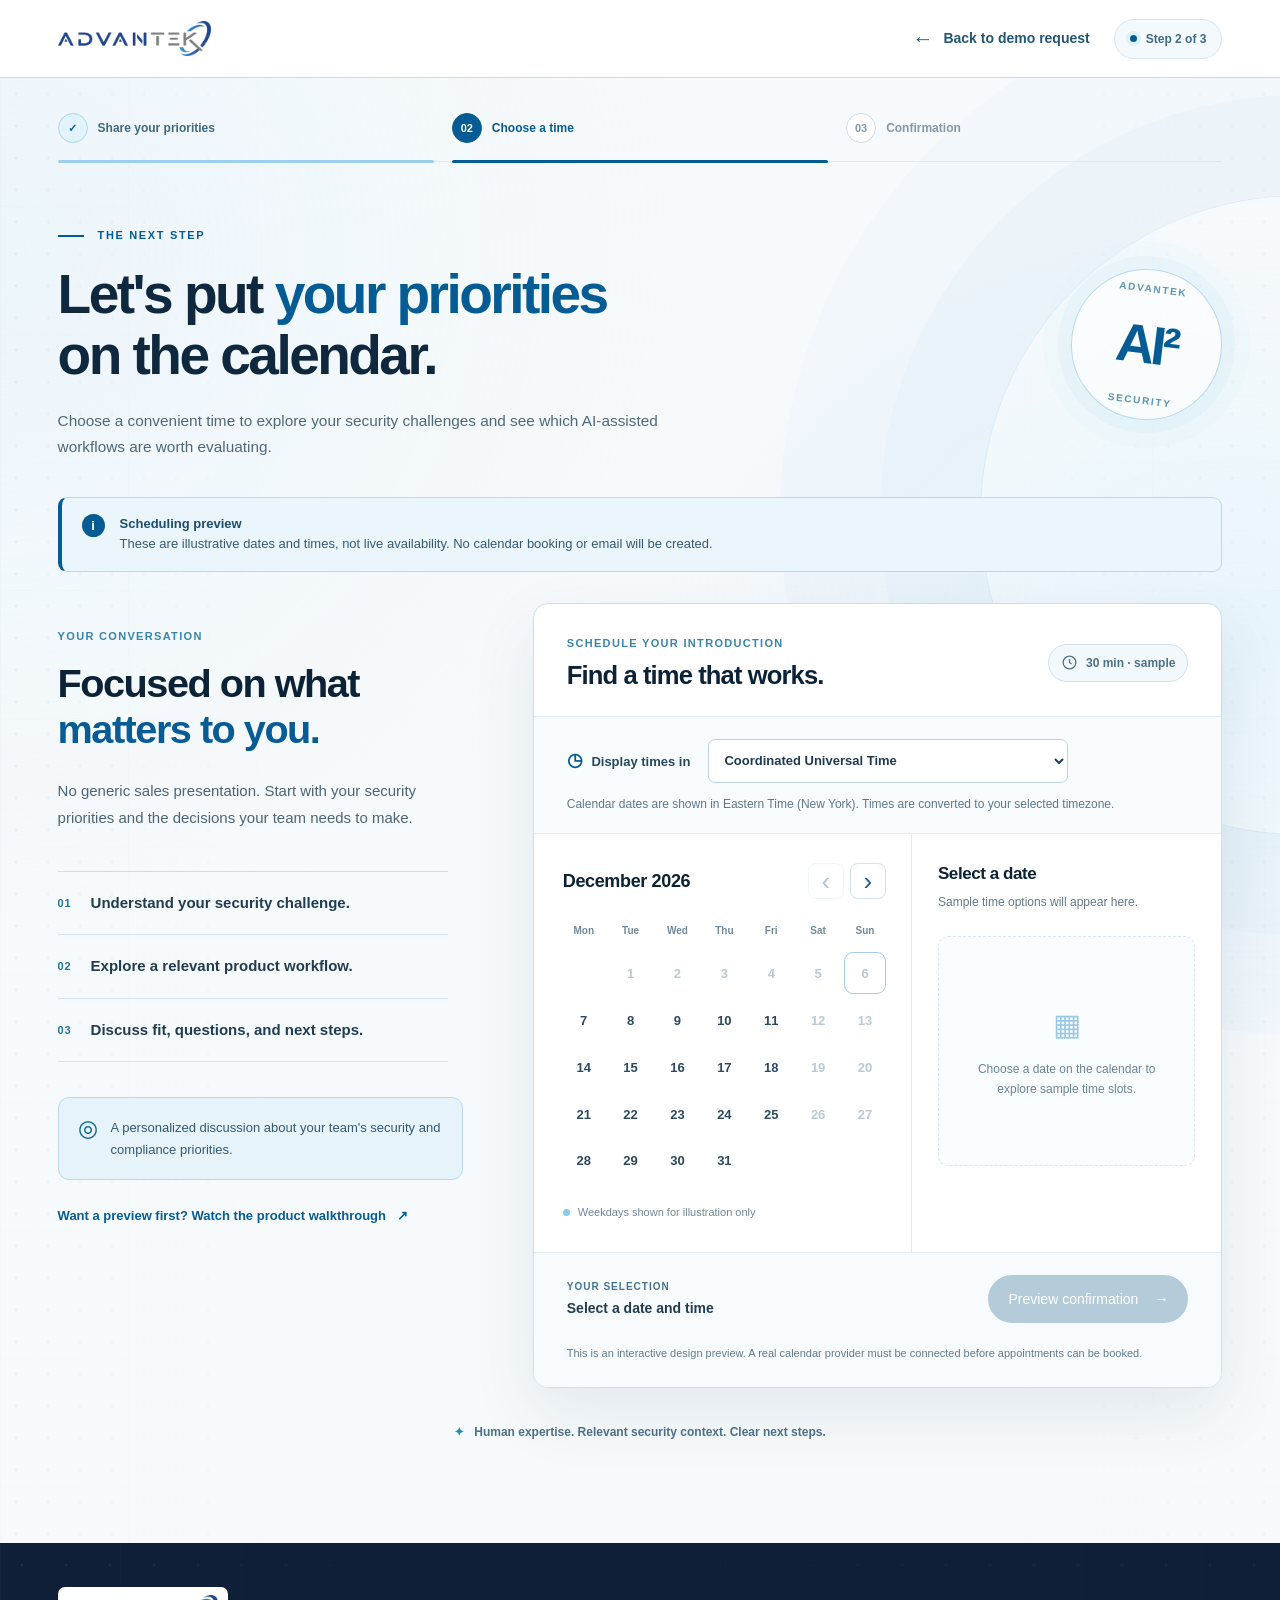
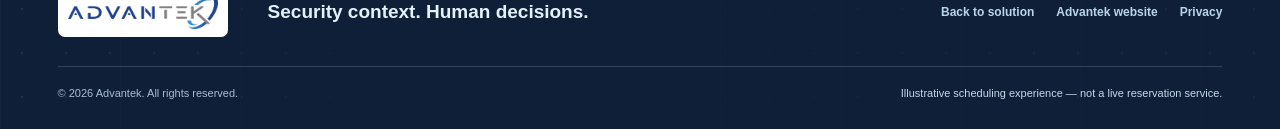
==== schedule/index.html @ ca2a2296 "Publish Advantek cybersecurity AI three-step demo funnel" ====
<!doctype html>
<html lang="en">
<head>
  <meta charset="utf-8">
  <meta name="viewport" content="width=device-width,initial-scale=1">
  <meta name="theme-color" content="#055c95">
  <meta name="description" content="Choose a time to explore Advantek's AI-assisted cybersecurity solution with our team. Scheduling preview only.">
  <title>Schedule an Advantek Cybersecurity AI Demo | Advantek</title>
  <link rel="preconnect" href="https://advantekcorp.com">
  <link rel="stylesheet" href="https://advantekcorp.com/wp-content/uploads/elementor/google-fonts/css/quicksand.css?ver=1742470431">
  <link rel="stylesheet" href="https://advantekcorp.com/wp-content/uploads/elementor/google-fonts/css/mulish.css?ver=1742470461">
  <link rel="stylesheet" href="../styles.css?v=advantek-booking-v4">
  <link rel="stylesheet" href="../booking.css?v=advantek-booking-v4">
  <script src="../booking.js?v=advantek-booking-v4" defer></script>
</head>
<body class="booking-page" data-booking-page="schedule">
  <a class="skip-link" href="#main-content">Skip to content</a>
  <header class="masthead booking-masthead" id="page-top">
    <div class="shell header-inner booking-header-inner">
      <a class="brand-link" href="../" aria-label="Advantek Cybersecurity AI home">
        <img src="../assets/advantek-logo.png" width="768" height="174" alt="Advantek" class="brand-logo">
      </a>
      <nav class="booking-nav" aria-label="Scheduling navigation">
        <a class="booking-back" href="../#demo"><span aria-hidden="true">←</span> Back to demo request</a>
        <span class="booking-step-status"><span class="booking-status-dot"></span> Step 2 of 3</span>
      </nav>
    </div>
  </header>

  <main id="main-content" class="booking-main">
    <section class="booking-stage shell" aria-labelledby="booking-title">
      <ol class="journey" aria-label="Demo request progress">
        <li class="journey-complete"><span class="journey-number" aria-hidden="true">✓</span><span>Share your priorities</span></li>
        <li class="journey-current" aria-current="step"><span class="journey-number">02</span><span>Choose a time</span></li>
        <li><span class="journey-number">03</span><span>Confirmation</span></li>
      </ol>
      <div class="booking-intro">
        <div>
          <p class="eyebrow"><span class="eyebrow-rule"></span> THE NEXT STEP</p>
          <h1 id="booking-title">Let's put <em>your priorities</em><br>on the calendar.</h1>
          <p class="booking-lede">Choose a convenient time to explore your security challenges and see which AI-assisted workflows are worth evaluating.</p>
        </div>
        <div class="booking-intro-stamp" aria-hidden="true">
          <span>ADVANTEK</span><strong>AI²</strong><span>SECURITY</span>
        </div>
      </div>

      <div class="booking-preview-alert" role="note">
        <span class="booking-alert-icon" aria-hidden="true">i</span>
        <div><strong>Scheduling preview</strong><span>These are illustrative dates and times, not live availability. No calendar booking or email will be created.</span></div>
      </div>

      <div class="booking-layout">
        <aside class="booking-aside" aria-label="What to expect">
          <div class="booking-aside-head">
            <span class="booking-aside-kicker">YOUR CONVERSATION</span>
            <h2>Focused on what <em>matters to you.</em></h2>
            <p>No generic sales presentation. Start with your security priorities and the decisions your team needs to make.</p>
          </div>
          <div class="booking-agenda" aria-label="Suggested demo agenda">
            <div><span>01</span><p>Understand your security challenge.</p></div>
            <div><span>02</span><p>Explore a relevant product workflow.</p></div>
            <div><span>03</span><p>Discuss fit, questions, and next steps.</p></div>
          </div>
          <div class="booking-context-note">
            <span class="booking-context-icon" aria-hidden="true">◎</span>
            <p id="booking-context-copy">A personalized discussion about your team's security and compliance priorities.</p>
          </div>
          <a href="../#video-walkthrough" class="booking-watch-link">Want a preview first? Watch the product walkthrough <span aria-hidden="true">↗</span></a>
        </aside>

        <section class="calendar-panel" aria-label="Choose a sample date and time">
          <div class="calendar-panel-header">
            <div><span class="calendar-kicker">SCHEDULE YOUR INTRODUCTION</span><h2>Find a time that works.</h2></div>
            <span class="calendar-duration"><svg width="17" height="17" viewBox="0 0 24 24" aria-hidden="true" fill="none" stroke="currentColor" stroke-width="1.8"><circle cx="12" cy="12" r="9"></circle><path d="M12 7v5l3 2"></path></svg> 30 min · sample</span>
          </div>
          <div class="calendar-timezone">
            <label for="booking-timezone"><span aria-hidden="true">◷</span> Display times in</label>
            <select id="booking-timezone" aria-describedby="booking-timezone-note"></select>
            <p id="booking-timezone-note">Calendar dates are shown in Eastern Time (New York). Times are converted to your selected timezone.</p>
          </div>
          <div class="calendar-content">
            <div class="calendar-date-column">
              <div class="calendar-month-bar">
                <h3 id="calendar-month" aria-live="polite">Choose a date</h3>
                <div class="calendar-month-actions">
                  <button type="button" class="calendar-month-button" id="calendar-prev" aria-label="Previous month">‹</button>
                  <button type="button" class="calendar-month-button" id="calendar-next" aria-label="Next month">›</button>
                </div>
              </div>
              <div class="calendar-weekdays" aria-hidden="true"><span>Mon</span><span>Tue</span><span>Wed</span><span>Thu</span><span>Fri</span><span>Sat</span><span>Sun</span></div>
              <div class="calendar-days" id="calendar-days" role="group" aria-label="Choose a date in Eastern Time"></div>
              <div class="calendar-day-note"><span aria-hidden="true" class="day-note-dot"></span> Weekdays shown for illustration only</div>
            </div>
            <div class="calendar-times-column">
              <div class="calendar-times-title"><h3 id="selected-day-label">Select a date</h3><p id="selected-day-helper">Available sample time options will appear here.</p></div>
              <div class="calendar-times" id="calendar-times" role="group" aria-label="Sample appointment times">
                <div class="calendar-empty"><span aria-hidden="true">▦</span><p>Choose a date on the calendar to explore the available sample time slots.</p></div>
              </div>
            </div>
          </div>
          <div class="calendar-checkout">
            <div class="calendar-selection"><span>YOUR SELECTION</span><strong id="booking-selection">Select a date and time</strong></div>
            <button class="button button-primary calendar-confirm" id="booking-continue" type="button" disabled>Preview confirmation <span aria-hidden="true">→</span></button>
          </div>
          <p class="calendar-footnote" id="booking-status" aria-live="polite">This is an interactive design preview. A real calendar provider must be connected before appointments can be booked.</p>
        </section>
      </div>
      <p class="booking-lower-note"><span aria-hidden="true">✦</span> Human expertise. Relevant security context. Clear next steps.</p>
    </section>
  </main>

  <footer class="booking-footer" aria-label="Advantek footer">
    <div class="shell booking-footer-main"><a href="../"><img src="../assets/advantek-logo.png" width="768" height="174" alt="Advantek"></a><span>Security context. Human decisions.</span><nav aria-label="Footer links"><a href="../">Back to solution</a><a href="https://advantekcorp.com/">Advantek website</a><a href="https://advantekcorp.com/privacy-policy/">Privacy</a></nav></div>
    <div class="shell booking-footer-bottom">© 2026 Advantek. All rights reserved. <span>Illustrative scheduling experience — not a live reservation service.</span></div>
  </footer>
</body>
</html>
---- styles.css ----
/* Advantek Cybersecurity AI — deliberately compact, single-pass design system. */
:root {
  --navy: #081628;
  --navy-2: #0e2439;
  --navy-3: #133450;
  --ink: #35352B;
  --muted: #5f6873;
  --blue: #055c95;
  --blue-hover: #044b7d;
  --sky: #96cff2;
  --line: #D3D3D3;
  --paper: #f5f7fa;
  --ice: #C5E3F6;
  --white: #fff;
  --font-head: Quicksand, sans-serif;
  --font-body: Mulish, sans-serif;
  --ease: cubic-bezier(.2,.65,.25,1);
}
*, *::before, *::after { box-sizing: border-box; }
html { scroll-padding-top: 6rem; }
body { margin: 0; min-width: 320px; color: var(--ink); background: var(--white); font-family: var(--font-body); font-size: 15px; line-height: 1.5; -webkit-font-smoothing: antialiased; }
body::before {
  content: "";
  position: fixed;
  inset: 0;
  z-index: -2;
  pointer-events: none;
  background:
    radial-gradient(circle at 10% 12%, rgba(150,207,242,.14), transparent 22%),
    radial-gradient(circle at 88% 26%, rgba(5,92,149,.12), transparent 24%),
    radial-gradient(circle at 78% 78%, rgba(150,207,242,.10), transparent 20%),
    linear-gradient(180deg, #fbfdff 0%, #f3f8fc 100%);
}
body::after {
  content: "";
  position: fixed;
  inset: 0;
  z-index: -1;
  pointer-events: none;
  opacity: .45;
  background-image:
    radial-gradient(circle, rgba(5,92,149,.16) 1px, transparent 1.6px),
    linear-gradient(90deg, rgba(5,92,149,.05) 1px, transparent 1px),
    linear-gradient(rgba(5,92,149,.04) 1px, transparent 1px),
    linear-gradient(120deg, transparent 0 42%, rgba(150,207,242,.10) 49%, transparent 56%),
    linear-gradient(60deg, transparent 0 38%, rgba(5,92,149,.06) 50%, transparent 62%);
  background-size: 28px 28px, 112px 112px, 112px 112px, 420px 420px, 520px 520px;
  background-position: 0 0, 0 0, 0 0, -80px 40px, calc(100% + 60px) 20%;
  mask-image: linear-gradient(180deg, rgba(0,0,0,.9), rgba(0,0,0,.8));
}
main { position: relative; z-index: 0; }
a { color: inherit; }
button, input, select { font: inherit; }
button { cursor: pointer; }
img, svg, video { max-width: 100%; }
h1,h2,h3,p { margin-top: 0; }
h1,h2,h3 { font-family: var(--font-head); letter-spacing: -.025em; }
h1,h2 { line-height: 1.1; }
h3 { line-height: 1.22; }
[hidden] { display: none !important; }
:focus-visible { outline: 3px solid #30a9ee; outline-offset: 4px; }
.sr-only { position: absolute !important; width: 1px; height: 1px; padding: 0; margin: -1px; overflow: hidden; clip: rect(0,0,0,0); white-space: nowrap; border: 0; }
.skip-link { position: fixed; z-index: 100; top: -80px; left: 15px; background: white; color: var(--navy); padding: 10px 15px; border-radius: 8px; }
.skip-link:focus { top: 10px; }
.shell { width: min(1260px, calc(100% - clamp(36px, 9vw, 144px))); margin-inline: auto; }
.section-space { padding-block: clamp(64px, 6vw, 100px); }
.eyebrow { display: flex; align-items: center; gap: 14px; color: var(--blue); text-transform: uppercase; letter-spacing: .15em; font: 800 11px/1.4 var(--font-body); margin-bottom: 25px; }
.eyebrow-light { color: var(--sky); }
.counter { font-weight: 700; letter-spacing: .04em; opacity: .6; }
.eyebrow-rule { width: 26px; height: 2px; background: currentColor; }
h2 { font-size: clamp(30px, 3.2vw, 43px); font-weight: 600; color: #5d5d53; }
h2 em, h1 em { font-style: normal; color: #4389b4; }
.text-link { display: inline-flex; align-items: center; gap: 14px; min-height: 44px; font-weight: 800; font-size: 14px; color: var(--blue); text-decoration: none; }
.text-link span { transition: transform .2s var(--ease); }
.text-link:hover span { transform: translate(3px,-3px); }
.text-link:hover { text-decoration: underline; text-underline-offset: 5px; }
.light-link { color: #b6e5ff; }
.button { display: inline-flex; align-items: center; justify-content: center; gap: 16px; min-height: 48px; padding: 12px 30px; border: 0; border-radius: 50px; text-decoration: none; font-weight: 500; font-size: 16px; line-height: 1.3; transition: background .2s var(--ease), transform .2s var(--ease), box-shadow .2s var(--ease); }
.button:hover { transform: translateY(-2px); }
.button-primary { background: var(--blue); color: white; }
.button-primary:hover { background: var(--blue-hover); box-shadow: 0 10px 24px #06588b28; }
.button-sky { background: var(--sky); color: var(--navy); }
.button-sky:hover { background: #c3e9ff; box-shadow: 0 10px 28px #90d9ff25; }

/* Header: quiet, compact, visibly separate from the content */
.masthead { position: sticky; top: 0; z-index: 30; height: 78px; background: #fffffffa; backdrop-filter: blur(16px); border-bottom: 1px solid #c6ddeb; }
.header-inner { display: flex; align-items: center; height: 100%; gap: clamp(14px, 2vw, 30px); }
.brand-link { display: inline-flex; flex-shrink: 0; align-items: center; }
.brand-logo { display: block; width: clamp(145px, 12vw, 182px); height: auto; }
.site-nav { display: flex; align-items: center; justify-content: center; gap: clamp(10px, 1.4vw, 22px); margin-left: auto; }
.site-nav a { font-size: 15px; line-height: 1.3; text-decoration: none; font-weight: 500; white-space: nowrap; color: #5f6873; transition: color .2s; }
.site-nav a:hover,.site-nav a[aria-current="location"] { color: var(--blue); }
.mobile-demo-link { display: none; }
.header-cta { margin-left: auto; white-space: nowrap; font-size: 15px; min-height: 44px; padding-inline: 22px; }
.menu-toggle { display: none; align-items: center; justify-content: center; gap: 10px; border: 1px solid var(--line); background: white; color: var(--navy); min-height: 44px; padding: 9px 12px; border-radius: 6px; font-size: 13px; font-weight: 800; }
.menu-bars { display: grid; gap: 4px; width: 18px; }
.menu-bars span { display: block; height: 2px; background: currentColor; }

/* Hero: cinematic, one product-focused illustration */
.hero { position: relative; isolation: isolate; overflow: hidden; color: white; background: radial-gradient(ellipse at 85% 45%, #183e59 0%, transparent 52%), linear-gradient(120deg, #071325, #0d263b 85%); }
.hero::before { content: ""; position: absolute; inset: 0; z-index: -1; background-image: linear-gradient(#acdfff0a 1px, transparent 1px), linear-gradient(90deg, #acdfff0a 1px, transparent 1px); background-size: 68px 68px; mask-image: linear-gradient(90deg,transparent 24%,black 100%); pointer-events: none; }
.hero-mesh { position: absolute; width: 60vw; height: 60vw; right: -25vw; top: -15vw; border-radius: 50%; border: 1px solid #63b0dc16; box-shadow: 0 0 0 100px #63b0dc05, 0 0 0 210px #63b0dc04; pointer-events: none; }
.hero-layout { display: grid; grid-template-columns: minmax(0, .92fr) minmax(0, 1.08fr); align-items: center; gap: clamp(30px, 5vw, 82px); min-height: min(660px, calc(100svh - 78px)); padding-block: clamp(62px, 7vw, 94px); }
.hero-copy { position: relative; z-index: 2; }
.hero h1 { max-width: 640px; margin: 0 0 27px; font-size: clamp(40px, 3.4vw, 54px); line-height: 1.2; font-weight: 800; letter-spacing: -.04em; }
.hero h1 em { color: var(--sky); }
.hero-intro { max-width: 455px; font-size: clamp(15px,1.3vw,18px); line-height: 1.55; color: #d3e6f1; margin-bottom: 32px; }
.hero-actions { display: flex; flex-wrap: wrap; align-items: center; gap: 15px 24px; }
.hero-actions .button { font-size: clamp(17px,1.65vw,20px); padding: 12px 27px; }
.hero-bottomline { margin-top: 52px; display: flex; align-items: center; gap: 9px; color: #acc9dc; font-size: 12px; font-weight: 700; }
.signal-dot { width: 7px; height: 7px; background: #9cdbfe; border-radius: 50%; box-shadow: 0 0 0 4px #9cdbfe20; }
.hero-art { min-width: 0; position: relative; min-height: 490px; display: grid; place-items: center; isolation: isolate; }
.art-orbit { position: absolute; inset: 9%; border-radius: 50%; border: 1px solid #a4dafa1b; pointer-events: none; }
.orbit-two { inset: 0; border-style: dashed; border-color: #a4dafa12; }
.hero-interface { position: relative; z-index: 2; width: min(100%, 590px); transform: perspective(1600px) rotateY(-5deg) rotateX(1deg); border: 1px solid #42708e; border-radius: 12px; background: #0a1b2c; box-shadow: 0 38px 80px #0007, 0 0 0 8px #badfff08; overflow: hidden; }
.interface-top { min-height: 48px; display: flex; align-items: center; gap: 12px; border-bottom: 1px solid #2c455b; background: #112a42; padding-inline: 18px; }
.interface-top > span { display: flex; gap: 5px; }
.interface-top i { display: block; width: 6px; height: 6px; background: #739bb8; border-radius: 50%; }
.interface-top strong { font-size: 12px; color: #dceefb; letter-spacing: .015em; }
.interface-top small { font-size: 9px; color: #94c6e4; font-weight: 800; letter-spacing: .08em; margin-left: auto; }
.interface-body { padding: clamp(22px, 4vw, 38px); }
.mini-overline { display: block; font: 800 10px/1.5 var(--font-body); color: #8cc9eb; letter-spacing: .12em; }
.interface-body h2 { color: white; font-size: clamp(23px, 2.4vw, 34px); letter-spacing: -.025em; margin: 10px 0 24px; }
.source-row { display: flex; flex-wrap: wrap; align-items: center; gap: 8px; font-size: 11px; font-weight: 800; color: #cce2f1; }
.source-icon { display: inline-grid; place-items: center; width: 28px; height: 28px; font-size: 16px; border: 1px solid #486d87; border-radius: 8px; background: #15344f; color: #9cdeff; }
.source-arrow { color: #8bc4e3; padding-inline: 5px; }
.analysis-line { display: flex; gap: 5px; margin-block: 21px; }
.analysis-line span { height: 3px; border-radius: 3px; background: #2c698f; flex: 1; }
.analysis-line span:nth-child(2) { background: #90d4f8; flex: 1.5; }
.finding-box { border: 1px solid #39526b; border-left: 3px solid #f1bd74; border-radius: 7px; background: #172b40; padding: 15px; margin-bottom: 10px; }
.finding-box p { color: #f0f6fa; font-size: 13px; line-height: 1.45; font-weight: 700; margin: 4px 0 0; }
.action-box { display: flex; align-items: center; gap: 15px; border: 1px solid #356582; border-radius: 7px; background: #0e3852; padding: 15px; }
.action-box strong { display: block; font-size: 13px; color: white; margin-top: 5px; }
.action-symbol { color: var(--sky); display: grid; place-items: center; border: 1px solid #5388a7; width: 38px; height: 38px; border-radius: 50%; font-size: 20px; flex-shrink: 0; }
.floating-tag { position: absolute; z-index: 3; display: flex; align-items: center; gap: 7px; border: 1px solid #729bb47d; border-radius: 5px; background: #133a55ea; box-shadow: 0 14px 35px #0005; padding: 11px 14px; font-size: 11px; font-weight: 800; color: #e4f5ff; }
.tag-one { top: 17px; left: -15px; }
.tag-two { right: -8px; bottom: 35px; }
.tiny-circle { width: 6px; height: 6px; border-radius: 50%; background: #9bd8ff; }
.hero-art-caption { position: absolute; bottom: -2px; left: 3%; color: #90bbd6; font-size: 11px; }

/* Challenges: text-only journal columns, ruled rows, no panels */
.challenge-section { background: #f9fbfd; }
.editorial-lead { display: grid; grid-template-columns: minmax(0, 1.5fr) minmax(0, .5fr); gap: 50px; align-items: end; margin-bottom: 54px; }
.editorial-lead h2 { margin: 0; max-width: 870px; }
.editorial-lead h2 em { color: var(--blue); }
.editorial-lead > p { font-size: 17px; color: var(--muted); margin-bottom: 6px; max-width: 280px; }
.challenge-lines { border-top: 1px solid #bdcedb; }
.challenge-line { display: block; border-bottom: 1px solid #cfdce7; }
.challenge-summary { display: grid; grid-template-columns: 70px minmax(0,1.05fr) minmax(0,.95fr) 24px; align-items: center; gap: 15px; min-height: 104px; padding-block: 22px; cursor: pointer; list-style: none; }
.challenge-summary::-webkit-details-marker { display: none; }
.challenge-line[open] .challenge-summary { color: var(--blue); }
.item-index { color: #417a9f; font-weight: 900; font-size: 13px; }
.challenge-line h3 { margin: 0; font-size: clamp(21px,2.1vw,30px); font-weight: 600; color: #5d5d53; }
.challenge-line p { margin: 0; font-size: 15px; color: #4c5f71; }
.line-symbol { font-size: 23px; font-weight: 300; color: #94aebe; }
.challenge-line:hover h3,.challenge-line[open] h3 { color: var(--blue); }
.challenge-line:hover .line-symbol { transform: translate(3px,-3px); color: var(--blue); }
.line-symbol,.challenge-line h3 { transition: color .2s var(--ease), transform .2s var(--ease); }

/* Solution: large split narrative and conceptual visual, not a faux report */
.solution-section { background: var(--navy-2); color: white; overflow: hidden; }
.solution-grid { display: grid; grid-template-columns: minmax(0,.78fr) minmax(0,1.22fr); gap: clamp(45px,8vw,120px); align-items: center; }
.solution-copy h2 { max-width: 550px; font-size: clamp(32px,3.25vw,46px); margin-bottom: 28px; color: white; }
.solution-copy h2 em { color: var(--sky); }
.solution-copy > p:not(.eyebrow) { color: #b8cbda; max-width: 450px; font-size: 17px; line-height: 1.68; margin-bottom: 27px; }
.solution-visual { position: relative; min-height: 475px; background: radial-gradient(ellipse at center, #1c4c6c 0%, transparent 75%); padding: 10px 6%; }
.visual-topline { display: flex; justify-content: space-between; border-top: 1px solid #597d95; padding-top: 12px; }
.visual-micro { font-size: 10px; letter-spacing: .1em; color: #9bc7e0; font-weight: 800; }
.scatter-field { display: flex; justify-content: center; gap: 12px; align-items: center; flex-wrap: wrap; position: relative; height: 180px; max-width: 430px; margin: 12px auto 0; }
.scatter-mark { display: grid; place-items: center; width: 46px; height: 46px; border: 1px solid #6689a37a; background: #163d59; color: #95c8e8; border-radius: 8px; font-size: 21px; }
.scatter-mark.a { transform: rotate(-12deg) translateY(-26px); }.scatter-mark.b { transform: rotate(8deg) translateY(11px); }.scatter-mark.c { transform: rotate(-5deg) translateY(-13px); }.scatter-mark.d { transform: rotate(15deg) translateY(35px); }.scatter-mark.e { transform: rotate(-16deg) translateY(-24px); }.scatter-mark.f { transform: rotate(5deg) translateY(6px); }
.scatter-grid-label { position: absolute; bottom: 0; color: #9ebacf; font-size: 10px; letter-spacing: .1em; font-weight: 800; }
.connector-arrow { display: flex; align-items: center; justify-content: center; gap: 20px; color: var(--sky); font-size: 21px; margin-block: 8px 14px; }
.connector-arrow span { display: block; height: 1px; width: 60px; background: #6e9cba; }
.clear-output { display: flex; align-items: center; gap: 20px; max-width: 500px; margin-inline: auto; padding: 26px; background: #e5f5ff; color: #0a263f; border-radius: 11px; box-shadow: 0 24px 50px #0003; }
.output-mark { width: 49px; height: 49px; display: grid; place-items: center; flex-shrink: 0; border-radius: 50%; background: #c1e9ff; font-size: 23px; }
.clear-output div { display: grid; gap: 6px; }
.clear-output div > span { color: #276f9e; font: 800 10px var(--font-body); letter-spacing: .1em; }
.clear-output strong { font: 800 clamp(16px,1.6vw,20px)/1.4 var(--font-head); }
.visual-footnote { margin-top: 22px; font-size: 10px; color: #9ac0d8; text-align: center; }

/* Process: one flowing horizontal line, generous breathing room */
.process-section { background: #fff; }
.process-header { text-align: center; max-width: 650px; margin-inline: auto; }
.process-header .eyebrow { justify-content: center; }
.process-header h2 { margin-bottom: 12px; }
.process-header h2 em { color: var(--blue); }
.process-header p:not(.eyebrow) { color: var(--muted); font-size: 17px; }
.process-track { display: grid; grid-template-columns: minmax(0,1fr) 48px minmax(0,1fr) 48px minmax(0,1fr); align-items: center; gap: 16px; margin-top: 65px; }
.process-step { position: relative; text-align: center; }
.step-number { font: 900 11px var(--font-body); letter-spacing: .1em; color: #4684a9; }
.step-visual { margin: 20px auto 24px; width: clamp(104px, 12vw, 150px); height: clamp(104px, 12vw, 150px); display: grid; place-items: center; color: #126393; background: #eff7fc; border: 1px solid #d2e6f2; border-radius: 50%; }
.step-visual svg { width: 70px; }
.process-step h3 { font-size: clamp(22px,2.4vw,30px); margin: 0 0 8px; }
.process-step p { max-width: 210px; margin-inline: auto; color: var(--muted); font-size: 14px; }
.track-connector { color: #669fc1; font-size: 30px; font-weight: 300; text-align: center; transform: translateY(-12px); }

/* Film: minimal copy, actual product front and center */
.film-section { background: #071523; color: white; }
.film-shell { max-width: 1190px; }
.film-top { display: flex; align-items: end; justify-content: space-between; gap: 34px; margin-bottom: 38px; }
.film-top h2 { font-size: clamp(33px,3.5vw,48px); margin: 0; color: #fff; }
.film-top h2 em { color: var(--sky); }
.film-top > p { max-width: 270px; font-size: 15px; color: #b1cadb; margin: 0 0 5px; }
.film-frame { position: relative; overflow: hidden; border-radius: 11px; border: 1px solid #36536b; background: #000; box-shadow: 0 27px 70px #0007; }
.film-frame video { display: block; width: 100%; aspect-ratio: 16 / 9; height: auto; max-height: 75vh; object-fit: contain; background: #000; }
.film-play { position: absolute; left: 50%; top: 50%; transform: translate(-50%,-50%); display: flex; gap: 11px; align-items: center; justify-content: center; min-width: 183px; min-height: 56px; border: 0; padding: 13px 20px; border-radius: 50px; color: #0a1c2a; background: #fff; box-shadow: 0 0 0 10px #9bd8ff2e,0 16px 50px #0007; font-weight: 900; font-size: 13px; }
.film-play span { color: var(--blue); }
.film-play:hover { background: #b9e5ff; }
.film-bottom { display: flex; align-items: center; justify-content: space-between; flex-wrap: wrap; gap: 12px 28px; margin-top: 24px; }
.film-bottom > span { font-size: 12px; color: #9bbbd0; }

/* Use cases: intentionally uneven bento visual with breathing room */
.use-cases-section { background: #f2f7fb; }
.use-header { display: grid; grid-template-columns: minmax(0,1.5fr) minmax(0,.5fr); align-items: end; gap: 40px; margin-bottom: 38px; }
.use-header h2 { max-width: 850px; margin: 0; }
.use-header > p { color: var(--muted); font-size: 16px; max-width: 260px; margin-bottom: 5px; }
.use-bento { display: grid; grid-template-columns: minmax(0, 1.15fr) minmax(0, .85fr); grid-template-rows: auto auto; gap: 16px; }
.use-tile { min-width: 0; position: relative; overflow: hidden; padding: clamp(27px,3.6vw,46px); border-radius: 10px; }
.tile-heading { display: flex; justify-content: space-between; align-items: center; gap: 15px; margin-bottom: 28px; }
.tile-index { font-size: 10px; font-weight: 900; letter-spacing: .13em; }
.tile-symbol { font-size: 23px; line-height: 1; font-weight: 300; }
.use-tile h3 { font-size: clamp(24px,2.25vw,31px); font-weight: 600; max-width: 380px; margin: 0 0 15px; }
.use-tile p { margin: 0; font-size: 14px; line-height: 1.6; max-width: 360px; }
.use-tile-feature { grid-row: span 2; background: #0c263e; color: #fff; min-height: 560px; }
.use-tile-feature h3 { color:#fff; }
.use-tile-feature .tile-index,.use-tile-feature .tile-symbol { color: #9bd8ff; }
.use-tile-feature p { color: #bdd1df; }
.tile-graphic { margin-top: 45px; }
.control-graphic { border: 1px solid #456682; border-radius: 8px; background: #122f49; padding: 17px; }
.control-graphic > div { display: grid; grid-template-columns: 1fr 1fr 14px; gap: 10px; align-items: center; padding: 15px 0; border-bottom: 1px solid #34556f; }
.control-graphic > div:last-child { border: 0; }
.control-graphic span { font-size: 10px; letter-spacing: .07em; color: #9bcce7; font-weight: 800; }
.control-graphic b { font-size: 11px; font-weight: 700; color: white; }
.control-dot { display: block; width: 7px; height: 7px; border-radius: 50%; }
.control-dot.amber { background: #f4bd72; }.control-dot.blue { background: #94d1f5; }
.use-tile-secondary { background: #d9edf9; min-height: 272px; color: #10283c; }
.use-tile-secondary .tile-index { color: #20658f; }
.use-tile-secondary h3 { font-size: clamp(23px,2.5vw,31px); }
.use-tile-secondary p { color: #3f5669; }
.risk-spectrum { margin-top: 27px; display: grid; grid-template-columns: 1fr 2fr; gap: 10px; font-size: 9px; font-weight: 900; letter-spacing: .09em; }
.risk-spectrum > div { display: flex; gap: 5px; align-items: center; }
.risk-spectrum i { height: 7px; border-radius: 3px; flex: 1; background: #5196bf; }
.risk-spectrum i:nth-child(2) { background: #7fb2d0; }.risk-spectrum i:nth-child(3) { background: #a5cbe2; }.risk-spectrum i:nth-child(4) { background: #c4dce9; }
.risk-spectrum small { grid-column: 2; color: #5b7489; font-size: 10px; }
.use-tile-tertiary { background: white; border: 1px solid #d2dfe8; min-height: 270px; }
.use-tile-tertiary .tile-index { color: #20658f; }
.use-tile-tertiary h3 { font-size: clamp(23px,2.5vw,31px); }
.use-tile-tertiary p { color: var(--muted); }
.timeline-graphic { display: grid; grid-template-columns: repeat(3,minmax(0,1fr)); gap: 8px 10px; margin-top: 22px; }
.timeline-graphic span { position: relative; height: 3px; background: #b3d7ed; }
.timeline-graphic span::before { content:""; display: block; width: 9px; height: 9px; transform: translateY(-3px); border-radius: 50%; background: #2574a4; }
.timeline-graphic strong { color: #527b99; font-size: 10px; }

/* Company story: media-like branded space plus very short editorial copy */
.advantek-section { background: white; }
.about-layout { display: grid; grid-template-columns: minmax(0,.9fr) minmax(0,1.1fr); align-items: center; gap: clamp(55px, 8vw, 120px); }
.about-brand-panel { position: relative; display: grid; place-content: center; justify-items: center; min-height: 380px; overflow: hidden; background: #eaf4fb; border-radius: 9px; border: 1px solid #d5e3ec; }
.about-brand-panel::before { content:""; position: absolute; inset: 0; background-image: linear-gradient(#12669610 1px,transparent 1px),linear-gradient(90deg,#12669610 1px,transparent 1px); background-size: 30px 30px; transform: rotate(-8deg) scale(1.5); }
.about-brand-decoration { position: absolute; width: 280px; height: 280px; border: 1px solid #7bb8d65e; border-radius: 50%; box-shadow: 0 0 0 80px #7bb8d614, 0 0 0 155px #7bb8d60b; }
.about-brand-panel img { position: relative; width: min(270px,70%); height: auto; }
.about-brand-panel > span { position: relative; margin-top: 16px; color: #4d86a8; font-size: 11px; font-weight: 900; letter-spacing: .13em; text-transform: uppercase; }
.about-copy h2 { font-size: clamp(33px,3.8vw,55px); margin-bottom: 23px; }
.about-copy > p:not(.eyebrow) { color: var(--muted); max-width: 480px; font-size: 16px; line-height: 1.75; margin-bottom: 24px; }

/* FAQ: compact two-column editorial accordion, not a grid of cards */
.faq-section { background: #f8fafc; border-top: 1px solid #edf1f5; }
.faq-layout { display: grid; grid-template-columns: minmax(0,.7fr) minmax(0,1.3fr); gap: clamp(50px,8vw,120px); }
.faq-intro h2 { font-size: clamp(36px,4.2vw,58px); margin-bottom: 15px; }
.faq-intro > p:not(.eyebrow) { color: var(--muted); font-size: 16px; }
.faq-questions { border-top: 1px solid #c5d6e2; }
.faq-questions details { border-bottom: 1px solid #cfdae3; }
.faq-questions summary { display: flex; justify-content: space-between; gap: 22px; align-items: center; padding: 19px 1px; list-style: none; font-size: 15px; font-weight: 900; color: var(--ink); cursor: pointer; }
.faq-questions summary::-webkit-details-marker { display: none; }
.faq-questions summary span { color: #4186af; font-size: 23px; line-height: 1; font-weight: 400; transition: transform .2s; }
.faq-questions details[open] summary span { transform: rotate(45deg); }
.faq-questions summary:hover { color: var(--blue); }
.faq-questions details p { font-size: 14px; color: var(--muted); padding: 0 30px 18px 1px; margin: 0; line-height: 1.7; }

/* Conversion: strong final visual contrast with working qualification steps */
.demo-section { background: radial-gradient(ellipse at 10% 25%, #14527b, transparent 50%), #0a2b48; color: white; }
.demo-layout { display: grid; grid-template-columns: minmax(0,.9fr) minmax(0,1.1fr); gap: clamp(45px, 7vw, 100px); align-items: center; }
.demo-copy h2 { font-size: clamp(40px,4.65vw,65px); margin-bottom: 26px; }
.demo-copy h2 em { color: var(--sky); }
.demo-copy > p:not(.eyebrow) { color: #c4d9e8; font-size: 17px; max-width: 440px; line-height: 1.7; }
.demo-assurance { display: flex; gap: 13px; align-items: start; max-width: 400px; padding-top: 25px; margin-top: 46px; border-top: 1px solid #47718d; font-size: 13px; color: #c2d8e9; }
.assurance-icon { display: grid; place-items: center; flex-shrink: 0; width: 33px; height: 33px; border: 1px solid #608dae; border-radius: 50%; color: var(--sky); }
.qualification-form { min-width: 0; border-radius: 10px; background: white; color: var(--ink); padding: clamp(24px,3.4vw,44px); box-shadow: 0 28px 65px #00132135; }
.preview-notice { background: #edf6fd; padding: 10px 12px; border-radius: 6px; font-size: 11px; color: #3f5f79; margin: 0 0 25px; }
.form-top { display: flex; justify-content: space-between; align-items: center; gap: 12px; margin-bottom: 22px; }
.form-top strong { font: 800 clamp(20px,2vw,26px) var(--font-head); line-height: 1.2; }
.form-top span { color: #71849a; font-size: 12px; font-weight: 800; white-space: nowrap; }
.form-steps { display: grid; grid-template-columns: 1fr 1fr; list-style: none; padding: 0; margin: 0 0 30px; gap: 12px; }
.form-steps li { display: flex; align-items: baseline; gap: 7px; padding-bottom: 9px; border-bottom: 3px solid #dbe7ef; color: #7b8da0; font-size: 11px; font-weight: 900; }
.form-steps li[aria-current] { border-color: #0874ad; color: var(--blue); }
.form-steps li span { font-weight: 700; }
.qualification-form fieldset { padding: 0; margin: 0; border: 0; min-width: 0; }
.qualification-form legend { margin-bottom: 21px; font: 800 16px var(--font-head); }
.form-grid { display: grid; grid-template-columns: repeat(2,minmax(0,1fr)); gap: 17px 16px; }
.form-grid > div { min-width: 0; }
.form-grid label { display: block; margin-bottom: 6px; color: #253b51; font-size: 12px; font-weight: 900; }
.form-grid label span { font-weight: 500; color: #7891a4; }
.form-grid :is(input, select) { display: block; width: 100%; height: 46px; min-width: 0; padding-inline: 12px; border: 1px solid #bfcfdb; border-radius: 6px; background: #fff; font-size: 14px; color: var(--ink); }
.form-grid :is(input, select):focus { border-color: #147bb5; outline: 2px solid #147bb540; outline-offset: 0; }
.form-grid :is(input, select):user-invalid { border-color: #b63a36; }
.form-submit { min-height: 47px; margin-top: 24px; padding-inline: 23px; }
.form-actions { display: flex; flex-wrap: wrap; align-items: center; justify-content: space-between; gap: 10px; }
.back-link { margin-top: 24px; min-height: 44px; padding: 8px 0; border: 0; color: var(--blue); background: transparent; font-size: 13px; font-weight: 900; }
.form-footnote { margin: 19px 0 0; color: #758699; font-size: 11px; line-height: 1.5; }

/* Footer: no CTA banner */
.site-footer { background: white; border-top: 1px solid #d9e5ee; }
.footer-primary { display: flex; align-items: center; justify-content: space-between; gap: 20px 40px; min-height: 103px; padding-block: 22px; }
.footer-primary img { display: block; width: 165px; height: auto; }
.footer-links { display: flex; flex-wrap: wrap; gap: 12px 26px; }
.footer-links a,.footer-bottom a { text-decoration: none; color: #2d485d; font-weight: 800; font-size: 12px; }
.footer-links a:hover,.footer-bottom a:hover { color: var(--blue); text-decoration: underline; }
.footer-bottom { display: flex; justify-content: space-between; align-items: center; flex-wrap: wrap; gap: 15px 25px; padding: 17px 0 22px; border-top: 1px solid #e5edf3; color: #586d81; font-size: 11px; }
.footer-bottom > div { display: flex; flex-wrap: wrap; gap: 10px 22px; }
.footer-bottom a { font-size: 11px; font-weight: 700; }

@media (max-width: 1150px) {
  .site-nav { gap: 11px; }.site-nav a { font-size: 14px; }
  .header-cta { padding-inline: 12px; }
}
@media (max-width: 960px) {
  .masthead { height: 72px; }
  .header-inner { position: relative; }
  .menu-toggle { display: inline-flex; margin-left: auto; }
  .site-nav { display: none; position: absolute; left: 0; right: 0; top: 100%; margin-top: 0; padding: 12px; border: 1px solid #d8e5ee; border-radius: 0 0 10px 10px; background: #fff; box-shadow: 0 20px 35px #08162822; }
  .site-nav.is-open { display: grid; gap: 0; }
  .site-nav a { display: flex; align-items: center; min-height: 44px; padding: 10px; font-size: 15px; }
  .site-nav .mobile-demo-link { display: flex; border-top: 1px solid var(--line); color: var(--blue); }
  .header-cta { margin-left: 0; }
  .hero-layout { min-height: auto; }
  .hero h1 { font-size: clamp(40px, 4.2vw, 51px); }
  .hero-art { min-height: 415px; }
  .tag-one { left: 0; }.tag-two { right: 0; }
  .source-row { font-size: 10px; }
}
@media (max-width: 760px) {
  .shell { width: min(100% - 36px, 540px); }
  .section-space { padding-block: 66px; }
  .hero-layout, .solution-grid, .about-layout, .faq-layout, .demo-layout { grid-template-columns: 1fr; }
  .hero-layout { gap: 30px; padding-block: 72px 70px; }
  .hero h1 { font-size: clamp(40px,7.6vw,49px); }
  .hero-bottomline { margin-top: 28px; }
  .hero-art { min-height: 390px; }
  .hero-interface { transform: none; }
  .hero-art-caption { bottom: 0; }
  .editorial-lead, .use-header { grid-template-columns: 1fr; gap: 18px; margin-bottom: 30px; }
  .editorial-lead > p, .use-header > p { max-width: 500px; }
  .challenge-summary { grid-template-columns: 40px 1fr 26px; gap: 10px; }
  .challenge-summary p { grid-column: 2; grid-row: 2; }
  .challenge-summary .line-symbol { grid-column: 3; grid-row: 1; }
  .solution-grid { gap: 25px; }
  .solution-visual { padding: 0; min-height: 425px; }
  .film-top { align-items: start; flex-direction: column; gap: 13px; margin-bottom: 22px; }
  .film-top > p { max-width: 440px; }
  .use-bento { grid-template-columns: 1fr; }
  .use-tile-feature { grid-row: auto; min-height: 520px; }
  .use-tile-secondary,.use-tile-tertiary { min-height: 295px; }
  .about-brand-panel { min-height: 280px; }
  .faq-layout { gap: 25px; }
  .demo-layout { gap: 38px; }
  .demo-assurance { margin-top: 22px; }
  .footer-primary { flex-wrap: wrap; }
}
@media (max-width: 520px) {
  .shell { width: calc(100% - 32px); }
  .brand-logo { width: 133px; }
  .header-cta { font-size: 12px; min-height: 42px; padding: 9px 12px; gap: 7px; }
  .menu-toggle { padding-inline: 9px; min-width: 44px; }
  .menu-toggle-label { display: none; }
  .eyebrow { font-size: 10px; }
  h2 { font-size: clamp(32px,8vw,44px); }
  .hero h1 { font-size: clamp(36px, 9vw, 44px); }
  .hero-intro { font-size: 16px; }
  .hero-art { min-height: 360px; }
  .interface-body { padding: 19px; }
  .hero-interface { width: 100%; }
  .interface-body h2 { font-size: 22px; }
  .source-row { gap: 6px; }
  .source-icon { width: 24px; height: 24px; }
  .floating-tag { display: none; }
  .challenge-summary { min-height: 105px; }
  .challenge-line h3 { font-size: 22px; }
  .challenge-line p { font-size: 13px; }
  .scatter-mark { width: 37px; height: 37px; }
  .scatter-field { gap: 7px; }
  .clear-output { padding: 18px; }
  .process-track { grid-template-columns: 1fr; gap: 10px; margin-top: 35px; }
  .process-step { display: grid; grid-template-columns: 80px 1fr; text-align: left; gap: 3px 15px; align-items: center; padding: 12px 0; }
  .process-step .step-number { grid-column: 1; grid-row: 1; align-self: end; text-align: center; }
  .process-step .step-visual { grid-column: 1; grid-row: 2 / span 2; margin: 0; height: 74px; width: 74px; }
  .step-visual svg { width: 54px; }
  .process-step h3 { grid-column: 2; grid-row: 2; }
  .process-step p { grid-column: 2; grid-row: 3; margin: 0; max-width: none; }
  .track-connector { font-size: 20px; transform: none; text-align: left; padding-left: 27px; }
  .film-frame video { min-height: 215px; }
  .film-play { min-width: 164px; min-height: 50px; }
  .use-tile { padding: 25px; }
  .control-graphic > div { grid-template-columns: 1fr 1fr 8px; gap: 6px; }
  .control-graphic b { font-size: 10px; }
  .about-brand-panel { min-height: 240px; }
  .form-grid { grid-template-columns: 1fr; }
  .form-actions { align-items: stretch; }
  .form-actions .form-submit { width: 100%; order: 1; margin-top: 5px; }
  .form-actions .back-link { order: 2; margin-top: 0; }
  .footer-links { gap: 10px 16px; }
}
@media (prefers-reduced-motion: no-preference) {
  html { scroll-behavior: smooth; }
  .hero-interface { animation: interface-enter .75s var(--ease) backwards; }
  .hero-copy { animation: copy-enter .65s var(--ease) backwards; }
  @keyframes interface-enter { from { opacity: 0; translate: 0 12px; } to { opacity: 1; translate: 0 0; } }
  @keyframes copy-enter { from { opacity: 0; translate: 0 10px; } to { opacity: 1; translate: 0 0; } }
  .process-step:hover .step-visual { transform: translateY(-4px); box-shadow: 0 12px 25px #156ca013; }
  .step-visual { transition: transform .25s var(--ease),box-shadow .25s var(--ease); }
}
@media (prefers-reduced-motion: reduce) { *, *::before, *::after { animation-duration: .01ms !important; transition-duration: .01ms !important; scroll-behavior: auto !important; } }

.cycle-scenario { margin-left: 2px; padding: 7px 9px; border: 1px solid #456c87; border-radius: 50px; background: #19384f; color: #c5e8fc; font-size: 10px; font-weight: 700; white-space: nowrap; }
.cycle-scenario:hover { background: #285675; }
@media(max-width:520px) { .cycle-scenario { font-size: 9px; padding: 5px; } .interface-top { gap: 6px; padding-inline: 10px; } .interface-top strong { font-size: 11px; } }

@media (max-width: 360px) { .header-cta { display: none; } }

/* Brand-aligned interaction layer (v2): purposeful controls, not repeated card layouts */
:root { --brand-primary:#5d5d53; --brand-body:#777777; --brand-blue:#055c95; --brand-sky:#96cff2; --brand-pale:#C5E3F6; --brand-light:#D3D3D3; }
/* Advantek uses Quicksand headings and Mulish copy and navigation. */
.site-nav a { font-family: var(--font-body); }
.eyebrow { color: var(--blue); }
.eyebrow-light { color: var(--sky); }
.button-primary { background:#055c95; }
.button-sky { background:#96cff2; }
.text-link { font-weight:700; }
.film-top h2,.demo-copy h2,.solution-copy h2 { color:white; }
.hero h1 { color:#fff; }
.process-header h2,.use-header h2,.editorial-lead h2,.faq-intro h2,.about-copy h2 { color:#5d5d53; }
.process-header h2 em,.use-header h2 em,.editorial-lead h2 em { color:#055c95; }
.challenge-line .challenge-detail { padding: 0 30px 23px 85px; color:#5d5d53; font-size:14px; line-height:1.55; }
.challenge-detail strong { font-weight:700; color:var(--blue); }
.challenge-detail a { display:inline-flex; gap:5px; margin-left:13px; color:var(--blue); font-weight:700; text-underline-offset:4px; }
.challenge-line[open] .line-symbol { transform:rotate(45deg); color:var(--blue); }
.challenge-summary:focus-visible { outline:3px solid var(--sky); outline-offset:3px; border-radius:5px; }
.section-inline-cta,.use-case-footer { display:flex; justify-content:space-between; align-items:center; flex-wrap:wrap; gap:10px 22px; margin-top:24px; color:#5d5d53; font-size:15px; }
.section-inline-cta span,.use-case-footer > span { font-weight:600; }
.inline-arrow { color:var(--blue); font-weight:700; display:inline-flex; align-items:center; gap:8px; text-decoration:none; min-height:44px; }
.inline-arrow:hover,.inline-arrow:focus-visible { text-decoration:underline; text-underline-offset:5px; }
.solution-actions { display:flex; flex-wrap:wrap; align-items:center; gap:10px 22px; }
.solution-actions .button { min-height:46px; }
/* Before/after comparison is the only visual mode switch on the page. */
.solution-visual { min-height:440px; }
.view-switch { display:flex; flex-wrap:wrap; gap:7px; padding:14px 0 8px; }
.view-toggle { min-height:43px; border:1px solid #6c91a9; border-radius:50px; color:#d8effe; background:transparent; padding:9px 15px; font:500 13px/1.25 var(--font-body); }
.view-toggle[aria-pressed="true"] { color:#12304b; border-color:var(--sky); background:var(--sky); }
.view-toggle:hover:not([aria-pressed="true"]) { background:#21445f; }
.compare-scenes { min-height:320px; display:grid; align-items:center; }
.compare-scene { grid-area:1/1; padding:14px 4px; }
.compare-scene.is-active { animation:scene-arrive .3s ease-out both; }
.scene-caption { color:#a9d7f3; font-size:10px; letter-spacing:.1em; font-weight:800; margin-bottom:18px; }
.signal-stack { display:grid; gap:10px; max-width:470px; }
.signal-row { display:grid; grid-template-columns:36px minmax(0,1fr) auto; align-items:center; gap:13px; padding:16px; background:#163e5c; border:1px solid #6089a174; border-radius:9px; color:white; font-weight:600; }
.signal-row:nth-child(2) { margin-left:25px; }
.signal-row:nth-child(3) { margin-left:12px; }
.signal-avatar { display:grid; place-items:center; width:30px; height:30px; border-radius:50%; background:#315d7c; color:var(--sky); font-weight:800; }
.signal-row small { color:#b4d2e4; font-size:11px; }
.scene-takeaway { color:#cfdeea; font-size:14px; max-width:450px; margin:18px 0 0; }
.resolved-stack { display:flex; align-items:center; gap:20px; padding:27px 24px; background:#e7f5fc; color:#183751; border-radius:12px; box-shadow:0 18px 40px #0003; }
.resolution-check { display:grid; place-items:center; width:54px; height:54px; border-radius:50%; background:#b5e4fc; color:#075c95; font-size:26px; flex:0 0 auto; }
.resolution-label { display:block; color:#3d6680; font-size:10px; font-weight:800; letter-spacing:.09em; margin-bottom:7px; }
.resolved-stack strong { display:block; font:700 clamp(16px,1.5vw,20px)/1.35 var(--font-head); }
.review-steps { display:flex; gap:8px; margin-top:16px; flex-wrap:wrap; }
.review-steps span { display:inline-flex; align-items:center; gap:8px; font-size:12px; color:#d0e7f6; }
.review-steps b { color:var(--sky); }
.visual-footnote { margin-top:4px; }
@keyframes scene-arrive { from { opacity:.4; transform:translateY(6px); } to { opacity:1; transform:none; } }
/* Stepper retains a simple process layout, not a second report interface. */
.step-select { display:block; margin:auto; border:0; background:none; padding:0 6px 4px; color:inherit; border-radius:16px; }
.step-select .step-visual { transition:background .2s, border-color .2s, box-shadow .2s; }
.step-select:hover .step-visual { background:#d8ecf9; }
.step-select[aria-pressed="true"] .step-visual { background:#c5e3f6; border-color:#055c95; box-shadow:0 0 0 5px #96cff23d; }
.process-bottom { display:flex; flex-wrap:wrap; align-items:center; justify-content:center; gap:14px 30px; margin:33px auto 0; max-width:850px; padding-top:14px; border-top:1px solid #dde8ef; }
.process-bottom p { color:#5d5d53; margin:0; font-size:14px; }
.process-bottom .inline-arrow { color:var(--blue); }
/* Use cases link directly into a contextualized demo request. */
.tile-cta { display:inline-flex; align-items:center; gap:9px; min-height:44px; margin-top:18px; color:#055c95; text-decoration:none; font-weight:700; font-size:14px; }
.tile-cta:hover { text-decoration:underline; text-underline-offset:4px; }
.use-tile-feature .tile-cta { color:#96cff2; }
.tile-graphic { margin-top:20px; }
.risk-spectrum { margin-top:12px; }
.timeline-graphic { margin-top:12px; }
.use-case-footer { padding-top:13px; border-top:1px solid #cadee8; }
.about-demo { margin-left:20px; margin-top:10px; }
.hero-art-caption { display:flex; justify-content:space-between; gap:10px; width:100%; color:#b5d4e7; }
#scenario-count { white-space:nowrap; }
/* Responsive controls must remain usable without hover. */
@media (max-width:760px) {
 .challenge-summary { grid-template-columns:40px minmax(0,1fr) 26px; }
 .challenge-detail { padding-left:49px !important; }
 .solution-visual { min-height:390px; }
 .review-steps { display:grid; gap:5px; }
 .step-select { margin:0; padding:0; }
 .process-step .step-number { text-align:center; }
 .about-demo { margin-left:0; display:flex; width:fit-content; }
 .hero-art-caption { flex-wrap:wrap; }
}
@media(max-width:420px) {
 .signal-row { grid-template-columns:32px minmax(0,1fr); gap:8px; padding:12px; }
 .signal-row small { grid-column:2; }
 .signal-row:nth-child(2),.signal-row:nth-child(3) { margin-left:0; }
 .view-toggle { font-size:12px; padding:8px 10px; }
 .section-inline-cta,.use-case-footer { display:block; }
 .hero-actions .button { font-size:16px; }
 .hero-art-caption { font-size:9px; }
}
@media (prefers-reduced-motion:reduce) { .compare-scene.is-active { animation:none; } }
/* Mobile process refinement: controls, title and explanation share one aligned row. */
@media (max-width:520px) {
  .process-step { grid-template-columns:88px minmax(0,1fr); grid-template-rows:auto auto; align-items:center; column-gap:18px; row-gap:4px; }
  .process-step > .step-select { grid-column:1; grid-row:1 / span 2; display:grid; justify-items:center; align-content:center; }
  .process-step > h3 { grid-column:2; grid-row:1; margin:0; align-self:end; }
  .process-step > p { grid-column:2; grid-row:2; margin:0; align-self:start; }
  .process-step .step-visual { margin:3px 0 0; grid-column:auto; grid-row:auto; }
  .process-step .step-number { grid-column:auto; grid-row:auto; }
}


/* v3 — scroll-aware navigation, premium footer and restrained motion */
.masthead { transition: transform .26s var(--ease), box-shadow .26s var(--ease); will-change: transform; }
.masthead.is-scrolled-away:not(:focus-within) { transform: translateY(calc(-100% - 3px)); pointer-events: none; }
.site-nav a { font-size: 16px; }
.header-cta { font-size: 16px; }
.header-inner { gap: clamp(10px, 1.4vw, 22px); }
.site-nav { gap: clamp(9px, 1.15vw, 18px); }
@media (min-width:961px) and (max-width:1180px) {
  .site-nav a { font-size: 15px; }
  .header-cta { font-size: 15px; }
}
@media (max-width:960px) { .site-nav a { font-size: 16px; } }

/* Auto-updating product examples, but static when reduced motion is requested. */
@media (prefers-reduced-motion:no-preference) {
  .interface-body.sample-swapped > :is(h2,.finding-box,.action-box) { animation: example-shift .36s var(--ease) both; }
  @keyframes example-shift { from { opacity: .35; translate: 0 5px; } to { opacity: 1; translate: 0 0; } }
  .compare-scene.is-active { animation: scene-arrive .32s var(--ease); }
  .process-step.is-active .step-visual { transition: background .23s var(--ease), border-color .23s var(--ease), box-shadow .23s var(--ease); }
}
.challenge-line[open] { background: linear-gradient(90deg,#eaf6fe88,transparent 70%); }
.faq-questions details[open] { background: linear-gradient(90deg,#eaf6fe88,transparent 75%); }
@media (any-hover:hover) {
  .challenge-summary:hover { color: var(--blue); }
  .faq-questions summary:hover { color: var(--blue); }
}
.process-step.is-active h3 { color: var(--blue); }
.process-step.is-active .step-visual { background: #c5e3f6; border-color: var(--blue); box-shadow: 0 0 0 5px #96cff23d; }

/* Only prominent CTA pills pulse; all hover and focus styles remain untouched. */
@media (prefers-reduced-motion:no-preference) {
  .button:not(:hover):not(:focus-visible) { animation: advantek-cta-heartbeat 10s ease-out infinite; }
  .header-cta:not(:hover):not(:focus-visible) { animation-delay:-2.5s; }
  .solution-actions .button:not(:hover):not(:focus-visible) { animation-delay:-3.8s; }
  .about-demo:not(:hover):not(:focus-visible) { animation-delay:-5.6s; }
  .form-submit:not(:hover):not(:focus-visible) { animation-delay:-4s; }
  @keyframes advantek-cta-heartbeat {
    0%,5%,13%,100% { box-shadow: 0 0 0 0 rgb(88 177 235 / 0%); }
    7% { box-shadow: 0 0 0 5px rgb(88 177 235 / 27%); }
    10% { box-shadow: 0 0 0 10px rgb(88 177 235 / 0%); }
  }
}

/* LeadsFlo-inspired layout, adapted to Advantek's own navy/blue identity. No CTA banner. */
.site-footer { position:relative; background:#101f38; color:#e9f4fd; border-top:0; overflow:hidden; }
.site-footer::before { content:"";position:absolute;inset:0;pointer-events:none; background:radial-gradient(ellipse at 0 0,#245b8226,transparent 52%); }
.footer-main { position:relative;display:grid;grid-template-columns:minmax(260px,1.8fr) repeat(2,minmax(145px,.85fr)) minmax(190px,1fr);gap:clamp(24px,3.5vw,65px);padding-block:clamp(65px,7vw,105px) 58px;align-items:start; }
.footer-logo-link { display:inline-flex;align-items:center;padding:11px 14px;background:#fff;border-radius:8px;width:fit-content; }
.footer-logo-link img { display:block;width:clamp(145px,12vw,190px);height:auto; }
.footer-promise { font:800 clamp(30px,3.1vw,43px)/1.13 var(--font-head);letter-spacing:-.04em;max-width:370px;margin:26px 0 20px; }
.footer-promise em { color:var(--sky);font-style:normal; }
.footer-description { font:400 15px/1.8 var(--font-body);color:#b8cadb;max-width:325px;margin:0; }
.footer-column {display:flex;flex-direction:column;align-items:flex-start;gap:15px;min-width:0;}
.footer-column h2 {color:#e8f4fc;font:800 13px/1.5 var(--font-body);letter-spacing:.1em;margin:5px 0 8px;}
.footer-column a { font:500 15px/1.45 var(--font-body);text-decoration:none;color:#c2d4e5;transition:color .2s; }
.footer-column a:hover,.footer-column a:focus-visible {color:var(--sky);text-decoration:underline;text-underline-offset:5px;}
.footer-column p {font:400 15px/1.75 var(--font-body);color:#b8cadb;margin:0;max-width:230px;}
.footer-contact-link { color:var(--sky)!important;font-weight:800!important;display:inline-flex;align-items:center;gap:9px;margin-top:4px; }
.footer-contact-link span {transition:transform .2s var(--ease);}
.footer-contact-link:hover span { transform:translate(3px,-3px); }
.footer-bottom {position:relative;border-top:1px solid #ffffff25;padding:22px 0 31px;display:flex;align-items:center;justify-content:space-between;gap:14px 28px;color:#9fb5c8;font:400 13px/1.5 var(--font-body);}
.footer-bottom-note {color:#b5cadb;}
.footer-legal {display:flex;flex-wrap:wrap;align-items:center;gap:12px 22px;}
.footer-legal a {font:600 13px/1.4 var(--font-body);text-decoration:none;color:#d3e0ed;}
.footer-legal a:hover,.footer-legal a:focus-visible {color:var(--sky);text-decoration:underline;text-underline-offset:4px;}
.site-footer :focus-visible {outline-color:var(--sky);}
@media (max-width:1080px) {
  .footer-main {grid-template-columns:minmax(230px,1.4fr) repeat(2,minmax(145px,1fr));}
  .footer-contact {grid-column:2 / 4;}
  .footer-bottom-note {display:none;}
}
@media (max-width:760px) {
  .footer-main {grid-template-columns:repeat(2,minmax(0,1fr));gap:34px 26px;padding-block:55px 35px;}
  .footer-identity {grid-column:1/-1;}
  .footer-contact {grid-column:1/-1;}
  .footer-promise {font-size:clamp(31px,7vw,40px);max-width:410px;}
  .footer-description {max-width:480px;}
  .footer-bottom {align-items:flex-start;flex-direction:column;}
}
@media (max-width:380px) {
  .footer-main {column-gap:14px;}
  .footer-column a {font-size:14px;}
}


/* v3.2 — shared AI / cybersecurity backdrop across the entire funnel.
   Stronger visual continuity, while keeping text and controls clear. */
.challenge-section,.solution-section,.process-section,.film-section,
.use-cases-section,.advantek-section,.faq-section,.demo-section { position: relative; isolation: isolate; }
.challenge-section::before,.solution-section::before,.process-section::before,
.film-section::before,.use-cases-section::before,.advantek-section::before,
.faq-section::before,.demo-section::before {
  content: "";
  position: absolute; inset: 0; z-index: 0; pointer-events: none;
  background-image:
    radial-gradient(circle, rgba(5,92,149,.22) 1px, transparent 1.75px),
    linear-gradient(90deg, rgba(5,92,149,.05) 1px, transparent 1px),
    linear-gradient(rgba(5,92,149,.045) 1px, transparent 1px),
    radial-gradient(circle at 18% 28%, rgba(150,207,242,.13), transparent 18%),
    radial-gradient(circle at 84% 72%, rgba(5,92,149,.09), transparent 19%),
    linear-gradient(135deg, transparent 0 44%, rgba(150,207,242,.08) 50%, transparent 56%);
  background-size: 36px 36px, 128px 128px, 128px 128px, 420px 420px, 420px 420px, 520px 520px;
  background-position: 0 0, 0 0, 0 0, left -120px top -20px, right -120px bottom -60px, center center;
  mask-image: linear-gradient(90deg, rgba(0,0,0,.92) 0%, rgba(0,0,0,.52) 18%, rgba(0,0,0,.5) 82%, rgba(0,0,0,.9) 100%);
  opacity: .58;
}
.solution-section::before,.film-section::before,.demo-section::before,.hero::after,.site-footer::after {
  content: "";
  position: absolute; inset: 0; pointer-events: none;
  background-image:
    radial-gradient(circle, rgba(150,207,242,.28) 1px, transparent 1.8px),
    linear-gradient(90deg, rgba(150,207,242,.07) 1px, transparent 1px),
    linear-gradient(rgba(150,207,242,.06) 1px, transparent 1px),
    radial-gradient(circle at 24% 20%, rgba(150,207,242,.10), transparent 18%),
    radial-gradient(circle at 76% 76%, rgba(255,255,255,.07), transparent 18%);
  background-size: 34px 34px, 118px 118px, 118px 118px, 360px 360px, 360px 360px;
  background-position: 0 0, 0 0, 0 0, left top, right bottom;
  opacity: .34;
}
.hero::after { z-index: -1; }
.site-footer::after { z-index: 0; opacity: .26; }
.challenge-section > .shell,.solution-section > .shell,.process-section > .shell,
.film-section > .shell,.use-cases-section > .shell,.advantek-section > .shell,
.faq-section > .shell,.demo-section > .shell,.site-footer > .shell { position: relative; z-index: 1; }
/* Keep the floating badge clear of the product application title. */
.tag-one { top: -16px; left: 6px; }
@media (max-width: 960px) { .tag-one { top: -12px; left: 5px; } }

/* Secondary CTAs use a quiet, staggered arrow cue instead of another glowing pill. */
@media (prefers-reduced-motion: no-preference) {
  .text-link > span,.inline-arrow > span,.tile-cta > span,.footer-contact-link > span {
    animation: advantek-arrow-cue 13s ease-in-out infinite;
  }
  .inline-arrow > span { animation-delay: -3s; }
  .tile-cta > span { animation-delay: -6s; }
  .footer-contact-link > span { animation-delay: -9s; }
  .text-link:hover > span,.text-link:focus-visible > span,
  .inline-arrow:hover > span,.inline-arrow:focus-visible > span,
  .tile-cta:hover > span,.tile-cta:focus-visible > span,
  .footer-contact-link:hover > span,.footer-contact-link:focus-visible > span { animation: none; }
  @keyframes advantek-arrow-cue {
    0%,5%,11%,100% { translate: 0 0; }
    7% { translate: 3px -2px; }
    9% { translate: 0 0; }
  }
}
@media (prefers-reduced-motion: reduce) {
  .masthead,.button,.text-link > span,.inline-arrow > span,.tile-cta > span { animation: none!important; transition: none!important; }
}

/* v3.2 readability pass — darker secondary/body copy without changing bold headlines. */
.hero-intro,
.editorial-lead > p,
.solution-copy > p:not(.eyebrow),
.process-header p:not(.eyebrow),
.process-step p,
.film-top > p,
.use-header > p,
.use-tile p,
.about-copy > p:not(.eyebrow),
.faq-intro > p:not(.eyebrow),
.faq-questions details p,
.form-intro,
.preview-notice,
.form-note,
.footer-description,
.footer-column p,
.footer-bottom,
.challenge-line p,
.challenge-detail,
.process-bottom p,
.hero-bottomline,
.section-inline-cta,
.use-case-footer {
  color: var(--muted);
}
.challenge-detail strong,
.process-bottom p strong,
.section-inline-cta span,
.use-case-footer > span {
  color: var(--ink);
}


/* v3.3 — clean mobile header, premium menu and fixed bottom demo action.
   Desktop layout/CTAs and all existing hero/workflow interactions are unchanged. */
.mobile-nav-heading,
.mobile-nav-index,
.mobile-nav-arrow,
.mobile-nav-footnote,
.mobile-demo-dock { display: none; }

@media (max-width: 960px) {
  .header-cta { display: none !important; }
  .header-inner { justify-content: space-between; }
  .brand-link { position: relative; z-index: 1; }

  /* A compact, balanced header on phones and tablets. */
  .masthead { height: 72px; }
  .menu-toggle {
    position: relative;
    display: inline-flex;
    align-items: center;
    justify-content: center;
    margin-left: auto;
    width: 46px;
    height: 46px;
    min-height: 46px;
    padding: 0;
    border: 1px solid #c8d9e7;
    border-radius: 12px;
    color: #10304a;
    background: #f4f9fd;
    transition: background .2s var(--ease), border-color .2s var(--ease);
  }
  .menu-toggle:hover, .menu-toggle[aria-expanded="true"] {
    background: #e5f3fc;
    border-color: #8ec6e7;
  }
  .menu-bars { position: relative; width: 20px; height: 18px; display: block; }
  .menu-bars span {
    position: absolute; left: 0; top: 5px; width: 20px; height: 2px;
    border-radius: 2px;
    transition: transform .22s var(--ease), top .22s var(--ease);
  }
  .menu-bars span:last-child { top: 12px; }
  .menu-toggle[aria-expanded="true"] .menu-bars span:first-child { top: 9px; transform: rotate(45deg); }
  .menu-toggle[aria-expanded="true"] .menu-bars span:last-child { top: 9px; transform: rotate(-45deg); }

  /* Designed drawer: no more loosely centered text links. */
  .site-nav {
    position: absolute;
    display: none;
    top: 100%;
    left: -16px;
    right: -16px;
    width: auto;
    margin: 0;
    padding: 21px 22px 24px;
    max-height: calc(100dvh - 72px - 90px - env(safe-area-inset-bottom, 0px));
    overflow-y: auto;
    overscroll-behavior: contain;
    border: 1px solid #d7e5ef;
    border-top: 0;
    border-radius: 0 0 22px 22px;
    background: #fff;
    box-shadow: 0 24px 48px rgba(5,28,51,.20);
    z-index: 35;
    gap: 0;
    justify-content: stretch;
  }
  .site-nav.is-open { display: grid; grid-template-columns: 1fr; gap: 0; }
  .mobile-nav-heading {
    display: flex;
    justify-content: space-between;
    align-items: baseline;
    gap: 12px;
    margin: 0 0 11px;
    color: #235b80;
    font: 800 10px/1.5 var(--font-body);
    letter-spacing: .12em;
  }
  .mobile-nav-heading span:last-child { color: #6c899d; letter-spacing: .08em; }
  .site-nav a {
    display: grid;
    grid-template-columns: 34px minmax(0, 1fr) 24px;
    gap: 12px;
    align-items: center;
    min-height: 61px;
    padding: 11px 13px;
    margin: 0;
    border-bottom: 1px solid #e0eaf2;
    border-radius: 0;
    background: transparent;
    color: #253d50;
    font: 700 clamp(15px, 2.1vw, 17px)/1.35 var(--font-body);
    white-space: normal;
    text-decoration: none;
    transition: background .2s var(--ease), color .2s var(--ease);
  }
  .site-nav a:first-of-type { border-top: 1px solid #e0eaf2; }
  .site-nav a:hover, .site-nav a:focus-visible, .site-nav a[aria-current="location"] {
    background: #eaf5fc;
    color: #055c95;
  }
  .site-nav a:focus-visible { outline-offset: -3px; border-radius: 8px; }
  .mobile-nav-index { display: inline; font: 800 11px/1 var(--font-body); letter-spacing: .06em; color: #6797b5; }
  .mobile-nav-text { display: block; }
  .mobile-nav-arrow { display: inline; color: #6b9bb9; justify-self: end; font-size: 20px; }
  .mobile-nav-footnote {
    display: block; padding: 18px 5px 0;
    font-size: 12px; line-height: 1.6; color: #64798a;
  }
  .site-nav .mobile-demo-link { display: none !important; }

  /* Fixed conversion dock inspired by the LeadsFlo mobile example. */
  body { padding-bottom: calc(82px + env(safe-area-inset-bottom, 0px)); }
  .mobile-demo-dock {
    display: block;
    position: fixed;
    z-index: 55;
    left: 0; right: 0; bottom: 0;
    padding: 9px max(16px, env(safe-area-inset-left, 0px))
             calc(9px + env(safe-area-inset-bottom, 0px))
             max(16px, env(safe-area-inset-right, 0px));
    background: rgba(8,22,40,.94);
    border-top: 1px solid rgba(150,207,242,.30);
    box-shadow: 0 -12px 35px rgba(6,27,43,.18);
    backdrop-filter: blur(14px);
    -webkit-backdrop-filter: blur(14px);
    transition: opacity .18s var(--ease), transform .18s var(--ease), visibility .18s;
  }
  .mobile-demo-button {
    display: flex; align-items: center; justify-content: center;
    gap: 16px; width: min(100%, 700px); min-height: 56px;
    margin-inline: auto; padding: 12px 22px;
    background: var(--blue); color: #fff;
    border: 1px solid rgba(255,255,255,.16); border-radius: 12px;
    font: 800 17px/1.2 var(--font-body);
    text-decoration: none;
    box-shadow: 0 5px 18px rgba(0,22,42,.18);
    transition: background .2s var(--ease), box-shadow .2s var(--ease), transform .2s var(--ease);
  }
  .mobile-demo-icon { display: inline-flex; align-items: center; font-size: 24px; font-weight: 400; }
  .mobile-demo-button:hover,
  .mobile-demo-button:focus-visible {
    background: #0874ad;
    transform: translateY(-1px);
    box-shadow: 0 6px 24px rgba(5,92,149,.30);
  }
  .mobile-demo-dock.is-near-form:not(:focus-within) {
    opacity: 0; visibility: hidden; transform: translateY(100%); pointer-events: none;
  }
}
@media (max-width: 520px) {
  .site-nav { left: -16px; right: -16px; padding: 18px 19px 23px; }
  .mobile-nav-heading { margin-bottom: 10px; }
  .site-nav a { min-height: 59px; font-size: 16px; }
}
@media (prefers-reduced-motion: reduce) {
  .mobile-demo-dock, .mobile-demo-button, .menu-bars span {
    transition: none !important;
    animation: none !important;
  }
}
---- booking.css ----
/* Advantek scheduling + thank-you — dedicated, shared design layer.
   Reuses the landing page's Quicksand/Mulish type and #055c95 brand blue. */
.booking-page {
  --booking-text:#243c4f;
  --booking-muted:#51687b;
  --booking-line:#d6e4ed;
  --booking-ink:#0c2236;
  color:var(--booking-text);
  background:#f7fafc;
  overflow-x:clip;
}
.booking-page h1,.booking-page h2,.booking-page h3 { color:var(--booking-ink); }
.booking-masthead { background:rgba(255,255,255,.975); }
.booking-header-inner { justify-content:space-between; }
.booking-nav { margin-left:auto; display:flex; align-items:center; gap:24px; }
.booking-back { min-height:44px; display:inline-flex; align-items:center; gap:10px; color:#235675; font:700 14px/1.4 var(--font-body); text-decoration:none; }
.booking-back:hover,.booking-back:focus-visible { color:var(--blue); text-decoration:underline; text-underline-offset:4px; }
.booking-back > span { font-size:21px; font-weight:400; }
.booking-step-status { display:inline-flex;align-items:center;gap:9px;padding:10px 15px;border:1px solid #d7e5ef;border-radius:50px;background:#f3f9fd;color:#436a85;font-size:12px;font-weight:800;white-space:nowrap; }
.booking-status-dot { width:7px;height:7px;border-radius:50%;background:var(--blue);box-shadow:0 0 0 4px #96cff238; }
.booking-main { position:relative;isolation:isolate;z-index:0; overflow:hidden; background:radial-gradient(ellipse at 0% 12%,#d8edf955,transparent 38%),radial-gradient(ellipse at 97% 38%,#bde5fa44,transparent 34%),#f7fafc; }
.booking-main::before { content:""; position:absolute;inset:0;z-index:-1;pointer-events:none;opacity:.37;background-image:radial-gradient(circle,#4284ae50 1px,transparent 1.7px),linear-gradient(90deg,#6da5c21c 1px,transparent 1px),linear-gradient(#6da5c21b 1px,transparent 1px);background-size:32px 32px,128px 128px,128px 128px;mask-image:linear-gradient(90deg,#000a,transparent 25%,transparent 74%,#0008); }
.booking-main::after { content:"";position:absolute;z-index:-1;width:640px;height:640px;top:8%;right:-340px;border:1px solid #63a5ce27;border-radius:50%;box-shadow:0 0 0 100px #63a5ce09,0 0 0 200px #63a5ce08;pointer-events:none; }
.booking-stage,.confirmation-stage { padding-block:35px clamp(65px,8vw,110px); }
.journey { list-style:none;padding:0;margin:0 0 66px;display:grid;grid-template-columns:repeat(3,minmax(0,1fr));gap:18px;border-bottom:1px solid #dce8f1; }
.journey li { display:flex;align-items:center;gap:10px;min-width:0;padding:0 0 18px;color:#8497a7;font-size:12px;font-weight:800;line-height:1.35;position:relative; }
.journey li::after {content:"";position:absolute;bottom:-2px;left:0;right:0;height:3px;background:transparent;border-radius:3px;}
.journey li.journey-current::after { background:#055c95; }
.journey li.journey-complete::after { background:#9bcfed; }
.journey li.journey-current {color:#075c95;}
.journey li.journey-complete {color:#426980;}
.journey-number { flex:0 0 auto;display:grid;place-items:center;width:30px;height:30px;border:1px solid #c9dce9;border-radius:50%;font:800 11px var(--font-body);background:#fff; }
.journey-current .journey-number { background:var(--blue);color:#fff;border-color:var(--blue); }
.journey-complete .journey-number {background:#e3f3fc;color:#055c95;border-color:#acd6ee;}
.booking-intro { display:grid;grid-template-columns:minmax(0,1fr) auto;gap:25px;align-items:center;margin-bottom:36px; }
.booking-intro h1,.confirmation-story h1 { color:#10283e;font:800 clamp(38px,4.3vw,66px)/1.11 var(--font-head);letter-spacing:-.046em;margin:0 0 21px; }
.booking-intro h1 em,.confirmation-story h1 em { font-style:normal;color:var(--blue); }
.booking-intro .eyebrow {margin-bottom:21px;}
.booking-lede,.confirmation-lede { font:400 clamp(15px,1.2vw,18px)/1.75 var(--font-body);color:#50677a;max-width:660px;margin:0; }
.booking-intro-stamp { position:relative;display:grid;place-items:center;width:151px;height:151px;border:1px solid #b9d9ec;border-radius:50%;background:#fff9;color:#5d93b5;box-shadow:0 0 0 13px #bfdfed30,0 0 0 28px #bfdfed14;transform:rotate(7deg); }
.booking-intro-stamp span {font-size:10px;letter-spacing:.17em;font-weight:800;}
.booking-intro-stamp strong {font:800 54px/1 var(--font-head);letter-spacing:-.07em;color:var(--blue);}
.booking-preview-alert { display:flex;align-items:flex-start;gap:15px;margin:0 0 31px;padding:16px 20px;border:1px solid #b9d8ec;border-left:4px solid #075c95;border-radius:9px;background:#eaf5fc;color:#365a74; }
.booking-alert-icon { width:23px;height:23px;display:grid;place-items:center;flex:0 0 auto;background:var(--blue);color:white;border-radius:50%;font:900 13px/1 var(--font-body); }
.booking-preview-alert strong {display:block;font-size:13px;color:#1e4c6e;}
.booking-preview-alert span:not(.booking-alert-icon) {display:block;font-size:13px;line-height:1.6;}
.booking-layout { display:grid;grid-template-columns:minmax(260px,.75fr) minmax(0,1.25fr);gap:clamp(26px,4.8vw,75px);align-items:stretch; }
.booking-aside { padding:clamp(15px,2vw,29px) 0; }
.booking-aside-kicker,.calendar-kicker,.receipt-header > div > span { display:block;color:#3b84ab;font:800 11px/1.5 var(--font-body);letter-spacing:.12em;margin-bottom:15px; }
.booking-aside-head h2 {font:800 clamp(30px,3.1vw,45px)/1.16 var(--font-head);letter-spacing:-.038em;margin:0 0 25px;}
.booking-aside-head h2 em {font-style:normal;color:#075c95;}
.booking-aside-head > p {max-width:365px;font:400 15px/1.8 var(--font-body);color:#4d6578;margin:0 0 40px;}
.booking-agenda {border-top:1px solid #cbdde9;max-width:390px;}
.booking-agenda > div {display:flex;gap:19px;align-items:center;border-bottom:1px solid #d4e3ed;padding:20px 0;}
.booking-agenda span {color:#21749c;font:900 11px/1 var(--font-body);letter-spacing:.08em;}
.booking-agenda p {margin:0;font:700 15px/1.5 var(--font-body);color:#213c52;}
.booking-context-note {margin-top:35px;display:flex;align-items:flex-start;gap:13px;max-width:405px;padding:19px;border:1px solid #b8daeb;background:#e6f3fb;border-radius:11px;}
.booking-context-icon {color:#0c638c;font-size:23px;line-height:1;}
.booking-context-note p {margin:0;color:#355873;font-size:13px;line-height:1.65;}
.booking-watch-link { display:inline-flex;align-items:flex-start;gap:11px;margin-top:26px;color:#075c95;font:800 13px/1.6 var(--font-body);text-decoration:none; }
.booking-watch-link:hover {text-decoration:underline;text-underline-offset:5px;}
.calendar-panel {min-width:0;overflow:hidden;border:1px solid #cddfeb;border-radius:15px;background:#fff;box-shadow:0 25px 65px #12426118;}
.calendar-panel-header {display:flex;align-items:center;justify-content:space-between;gap:12px 22px;padding:31px 33px 25px;border-bottom:1px solid #e1ebf2;}
.calendar-panel-header h2 {font:800 clamp(23px,2vw,30px)/1.2 var(--font-head);letter-spacing:-.035em;margin:0;}
.calendar-panel-header .calendar-kicker {margin-bottom:9px;}
.calendar-duration {display:inline-flex;gap:8px;align-items:center;padding:9px 12px;border:1px solid #d0e1ed;border-radius:50px;color:#4f7187;background:#f2f8fc;font-size:12px;font-weight:800;white-space:nowrap;}
.calendar-timezone {display:grid;grid-template-columns:auto minmax(170px,1fr);align-items:center;gap:12px 18px;padding:22px 33px 20px;background:#f9fcfe;border-bottom:1px solid #e3edf4;}
.calendar-timezone label {font:800 13px/1.3 var(--font-body);color:#254961;white-space:nowrap;}
.calendar-timezone label span {font-size:18px;color:var(--blue);margin-right:5px;}
.calendar-timezone select {height:44px;min-width:0;max-width:360px;border:1px solid #bcd3e3;border-radius:7px;background:#fff;padding:9px 11px;color:#203b51;font-weight:700;font-size:13px;}
.calendar-timezone p {grid-column:1/-1;margin:0;color:#617789;font:400 12px/1.55 var(--font-body);}
.calendar-content { display:grid;grid-template-columns:minmax(0,1.1fr) minmax(0,.9fr); }
.calendar-date-column {min-width:0;padding:29px 25px 32px 29px;border-right:1px solid #e2ebf2;}
.calendar-times-column {min-width:0;padding:29px 26px 30px;}
.calendar-month-bar {display:flex;align-items:center;justify-content:space-between;gap:15px;margin-bottom:24px;}
.calendar-month-bar h3 {font:800 18px/1.3 var(--font-head);margin:0;letter-spacing:-.02em;}
.calendar-month-actions {display:flex;gap:6px;}
.calendar-month-button {width:36px;height:36px;display:grid;place-items:center;border:1px solid #d3e4ed;border-radius:8px;background:#fff;color:#205e84;font-size:26px;line-height:1;}
.calendar-month-button:hover:not(:disabled) {background:#e7f4fc;border-color:#9fcfe9;}
.calendar-month-button:disabled {opacity:.35;cursor:not-allowed;}
.calendar-weekdays,.calendar-days {display:grid;grid-template-columns:repeat(7,minmax(0,1fr));gap:5px;}
.calendar-weekdays {margin-bottom:13px;}
.calendar-weekdays span {text-align:center;color:#72899b;font:800 10px/1.6 var(--font-body);}
.calendar-days button,.calendar-days .calendar-blank {aspect-ratio:1;min-width:0;min-height:34px;display:grid;place-items:center;border:1px solid transparent;border-radius:9px;background:transparent;color:#2d4a60;font:800 13px/1 var(--font-body);}
.calendar-days button {cursor:pointer;transition:background .16s var(--ease),border-color .16s var(--ease),color .16s var(--ease);}
.calendar-days button:hover:not(:disabled) {background:#e4f3fc;border-color:#b2d8ef;}
.calendar-days button:disabled {color:#bbc9d3;cursor:not-allowed;}
.calendar-days button[aria-pressed="true"] {background:var(--blue);color:#fff;border-color:var(--blue);box-shadow:0 4px 12px #055c9538;}
.calendar-days button.is-today:not([aria-pressed="true"]) {border-color:#a5cde5;}
.calendar-day-note {display:flex;gap:8px;align-items:center;margin-top:22px;color:#718699;font-size:11px;line-height:1.5;}
.day-note-dot {width:7px;height:7px;border-radius:50%;background:#8bc9ee;}
.calendar-times-title h3 {font:800 17px/1.35 var(--font-head);margin:0 0 7px;}
.calendar-times-title p {font:400 12px/1.6 var(--font-body);margin:0 0 23px;color:#62798a;}
.calendar-times {display:grid;grid-template-columns:1fr;gap:10px;}
.calendar-time-button {display:flex;align-items:center;justify-content:space-between;gap:12px;min-height:48px;padding:12px 14px;border:1px solid #b8d4e5;border-radius:8px;background:#fafdff;color:#175b84;font:800 13px/1.25 var(--font-body);text-align:left;}
.calendar-time-button small {font-size:10px;font-weight:700;color:#647e90;text-align:right;}
.calendar-time-button:hover {border-color:#3197d2;background:#eaf6fd;}
.calendar-time-button[aria-pressed="true"] {background:#055c95;border-color:#055c95;color:#fff;}
.calendar-time-button[aria-pressed="true"] small {color:#c9e8f9;}
.calendar-empty {min-height:230px;display:grid;justify-items:center;align-content:center;gap:13px;padding:15px;border:1px dashed #d9e7f1;border-radius:10px;color:#6a8496;background:#fafdff;}
.calendar-empty > span {font-size:30px;color:#9bc9e5;}
.calendar-empty p {max-width:220px;text-align:center;font-size:12px;line-height:1.65;margin:0;}
.calendar-checkout {display:flex;align-items:center;justify-content:space-between;flex-wrap:wrap;gap:17px 25px;padding:22px 33px;border-top:1px solid #e0ebf2;background:#f7fbfe;}
.calendar-selection {display:grid;gap:5px;}
.calendar-selection span {font:900 10px/1.3 var(--font-body);letter-spacing:.1em;color:#48718c;}
.calendar-selection strong {font:800 14px/1.45 var(--font-body);color:#243c4f;}
.calendar-confirm {min-height:48px;font-size:14px;padding-inline:20px;}
.calendar-confirm:disabled {background:#b4cbd9;cursor:not-allowed;box-shadow:none;transform:none;}
.calendar-footnote {padding:0 33px 24px;margin:0;background:#f7fbfe;font-size:11px;line-height:1.6;color:#647a8b;}
.booking-lower-note {display:flex;justify-content:center;gap:10px;margin:35px 0 0;text-align:center;color:#4d7088;font-size:12px;font-weight:700;}
.booking-lower-note span {color:#2d8ab7;}
.booking-footer {position:relative;background:#101f38;color:#c7d9e8;overflow:hidden;}
.booking-footer::before {content:"";position:absolute;inset:0;pointer-events:none;opacity:.25;background-image:radial-gradient(circle,#97d5f888 1px,transparent 1.7px),linear-gradient(90deg,#97d5f829 1px,transparent 1px);background-size:44px 44px,120px 120px;mask-image:linear-gradient(90deg,#000b,transparent 34%,#0006);}
.booking-footer-main {position:relative;display:grid;grid-template-columns:auto minmax(0,1fr) auto;gap:25px 40px;align-items:center;padding-block:44px 29px;}
.booking-footer-main > a {display:inline-flex;align-items:center;padding:8px 10px;background:white;border-radius:7px;}
.booking-footer-main img {width:150px;height:auto;display:block;}
.booking-footer-main > span {font:800 19px/1.3 var(--font-head);color:#e4f1fb;}
.booking-footer-main nav {display:flex;flex-wrap:wrap;gap:12px 22px;}
.booking-footer-main nav a {text-decoration:none;color:#b9d5e9;font:700 12px/1.5 var(--font-body);}
.booking-footer-main nav a:hover {color:#fff;text-decoration:underline;text-underline-offset:5px;}
.booking-footer-bottom {position:relative;display:flex;align-items:center;justify-content:space-between;gap:12px 22px;flex-wrap:wrap;padding:18px 0 27px;border-top:1px solid #c7d9e830;font-size:11px;color:#a6bdd0;}
.booking-footer-bottom span {color:#c2d9e8;}
/* Confirmation: editorial success-page composition with explicit preview integrity. */
.confirmation-stage {padding-bottom:110px;}
.confirmation-grid {display:grid;grid-template-columns:minmax(0,1fr) minmax(380px,.85fr);gap:clamp(40px,7vw,110px);align-items:center;}
.confirmation-story {padding:20px 0;}
.confirmation-symbol {color:var(--blue);width:100px;height:100px;margin-bottom:29px;}
.confirmation-symbol svg {width:100%;height:auto;}
.confirmation-story .eyebrow {margin-bottom:23px;}
.confirmation-story h1 {font-size:clamp(39px,4.6vw,65px);}
.confirmation-lede {max-width:560px;}
.confirmation-actions {display:flex;flex-wrap:wrap;gap:16px 24px;align-items:center;margin-top:35px;}
.confirmation-text-link {display:inline-flex;align-items:center;gap:11px;color:var(--blue);font-size:13px;font-weight:900;text-decoration:none;min-height:44px;}
.confirmation-text-link:hover {text-decoration:underline;text-underline-offset:5px;}
.confirmation-receipt {min-width:0;padding:31px;background:white;border:1px solid #c9dfea;border-radius:14px;box-shadow:0 26px 70px #11426218;}
.receipt-header {display:flex;gap:15px;align-items:center;padding-bottom:23px;border-bottom:1px solid #e0eaf1;}
.receipt-icon {width:46px;height:46px;display:grid;place-items:center;border-radius:11px;color:#0d6999;background:#e4f4fd;font-size:27px;}
.receipt-header > div > span {font-size:10px;margin-bottom:5px;}
.receipt-header h2 {font:800 23px/1.2 var(--font-head);margin:0;}
.receipt-status {display:flex;align-items:center;gap:10px;margin:22px 0;padding:12px 13px;border:1px solid #b6d8eb;background:#e8f4fb;border-radius:8px;color:#1f618a;font-size:11px;font-weight:900;letter-spacing:.03em;}
.receipt-status-dot {width:8px;height:8px;border-radius:50%;background:#1f84b8;box-shadow:0 0 0 4px #1f84b820;}
.receipt-details {margin:0;}
.receipt-details > div {display:flex;align-items:baseline;justify-content:space-between;gap:12px 28px;padding:17px 0;border-bottom:1px solid #e7eff4;}
.receipt-details dt {flex:0 0 auto;font-size:12px;color:#708397;}
.receipt-details dd {margin:0;font-size:13px;font-weight:800;color:#203c52;text-align:right;overflow-wrap:anywhere;}
.receipt-caution {padding:18px 19px;background:#f4f8fc;border-left:3px solid #438fb9;border-radius:7px;margin:25px 0 16px;}
.receipt-caution strong {font-size:13px;color:#214e6d;}
.receipt-caution p {font-size:12px;line-height:1.65;color:#587286;margin:8px 0 0;}
.receipt-adjust {display:inline-flex;gap:10px;align-items:center;text-decoration:none;color:var(--blue);font-size:13px;font-weight:900;min-height:44px;}
.receipt-adjust:hover {text-decoration:underline;text-underline-offset:5px;}
.confirmation-next {position:relative;overflow:hidden;background:#0d2b44;color:#fff;padding-block:66px 75px;}
.confirmation-next::before {content:"";position:absolute;inset:0;pointer-events:none;background-image:radial-gradient(circle,#96cff22f 1px,transparent 1.7px),linear-gradient(90deg,#96cff211 1px,transparent 1px);background-size:45px 45px,110px 110px;opacity:.6;}
.confirmation-next-grid {position:relative;display:grid;grid-template-columns:minmax(0,.85fr) minmax(0,1.15fr);gap:55px 95px;}
.confirmation-next .eyebrow {color:#9ccfed;}
.confirmation-next h2 {color:#fff;max-width:480px;font:800 clamp(30px,3.1vw,43px)/1.14 var(--font-head);letter-spacing:-.032em;}
.confirmation-next-steps {border-top:1px solid #7899b35e;}
.confirmation-next-steps > div {display:flex;gap:23px;padding:22px 0;border-bottom:1px solid #7899b35e;}
.confirmation-next-steps span {color:#a0d9f7;font-weight:900;font-size:12px;}
.confirmation-next-steps p {margin:0;font:700 15px/1.5 var(--font-body);color:#e2eff8;}

@media(max-width:1120px) {
  .booking-layout {grid-template-columns:minmax(235px,.7fr) minmax(0,1.3fr);gap:30px;}
  .calendar-content {grid-template-columns:1fr;}
  .calendar-date-column {border-right:0;border-bottom:1px solid #e2ebf2;}
  .calendar-times {grid-template-columns:repeat(2,minmax(0,1fr));}
  .calendar-empty {grid-column:1/-1;min-height:135px;}
}
@media(max-width:900px) {
  .booking-intro-stamp {display:none;}
  .booking-layout,.confirmation-grid {grid-template-columns:1fr;}
  .booking-aside {display:grid;grid-template-columns:minmax(0,.9fr) minmax(0,1.1fr);gap:20px 35px;padding:0;}
  .booking-aside-head > p {margin-bottom:0;}
  .booking-agenda {max-width:none;}
  .booking-context-note {margin-top:0;}
  .booking-watch-link {margin-top:6px;}
  .calendar-content {grid-template-columns: minmax(0,1.06fr) minmax(0,.94fr);}
  .calendar-date-column {border-right:1px solid #e2ebf2;border-bottom:0;}
  .calendar-times {grid-template-columns:1fr;}
  .confirmation-story {padding:0;}
  .confirmation-receipt {max-width:640px;width:100%;}
  .confirmation-next-grid {gap:30px;}
}
@media(max-width:760px) {
  .booking-masthead {height:72px;}
  .booking-nav {gap:8px;}
  .booking-back {font-size:12px;gap:5px;}
  .booking-step-status {display:none;}
  .booking-stage,.confirmation-stage {padding-block:26px 75px;}
  .journey {margin-bottom:48px;gap:8px;}
  .journey li {font-size:10px;gap:6px;}
  .journey-number {width:26px;height:26px;font-size:10px;}
  .booking-intro h1,.confirmation-story h1 {font-size:clamp(37px,7.4vw,52px);}
  .booking-intro {margin-bottom:29px;}
  .booking-aside {display:block;}
  .booking-aside-head h2 {font-size:clamp(29px,5vw,42px);}
  .booking-aside-head > p {margin-bottom:26px;}
  .booking-context-note {margin-top:20px;}
  .booking-watch-link {margin-top:18px;}
  .calendar-content {grid-template-columns:1fr;}
  .calendar-date-column {border-right:0;border-bottom:1px solid #e2ebf2;}
  .calendar-times {grid-template-columns:repeat(2,minmax(0,1fr));}
  .booking-footer-main {grid-template-columns:1fr;justify-items:start;gap:18px;}
  .booking-footer-bottom {flex-direction:column;align-items:flex-start;}
  .confirmation-next-grid {grid-template-columns:1fr;}
  .confirmation-stage {padding-bottom:80px;}
}
@media(max-width:520px) {
  .booking-page .shell {width:calc(100% - 32px);}
  .booking-back {font-size:12px;}
  .booking-page .brand-logo {width:145px;}
  .journey li {flex-direction:column;align-items:flex-start;font-size:10px;min-height:57px;}
  .journey-number {width:26px;height:26px;}
  .booking-intro h1,.confirmation-story h1 {font-size:clamp(34px,9vw,43px);}
  .booking-lede,.confirmation-lede {font-size:15px;}
  .booking-preview-alert {padding:13px 14px;}
  .calendar-panel-header {padding:24px 20px 20px;align-items:flex-start;flex-direction:column;}
  .calendar-duration {font-size:11px;}
  .calendar-timezone {display:block;padding:18px 20px;}
  .calendar-timezone label {display:block;margin-bottom:9px;}
  .calendar-timezone select {width:100%;max-width:100%;}
  .calendar-timezone p {margin-top:9px;}
  .calendar-date-column {padding:23px 18px 26px;}
  .calendar-weekdays,.calendar-days {gap:2px;}
  .calendar-days button,.calendar-days .calendar-blank {min-height:37px;font-size:12px;}
  .calendar-times-column {padding:23px 18px 26px;}
  .calendar-times {grid-template-columns:1fr;}
  .calendar-empty {min-height:150px;}
  .calendar-checkout {padding:20px;}
  .calendar-confirm {width:100%;}
  .calendar-footnote {padding:0 20px 23px;}
  .confirmation-receipt {padding:23px 20px;}
  .receipt-details > div {display:block;}
  .receipt-details dd {text-align:left;margin-top:6px;}
  .confirmation-symbol {width:75px;height:75px;margin-bottom:20px;}
  .confirmation-actions .button {width:100%;}
  .booking-footer-main {padding-block:40px 22px;}
}
@media(prefers-reduced-motion:reduce) {
  .booking-page *, .booking-page *::before, .booking-page *::after {animation:none!important;transition:none!important;scroll-behavior:auto!important;}
}
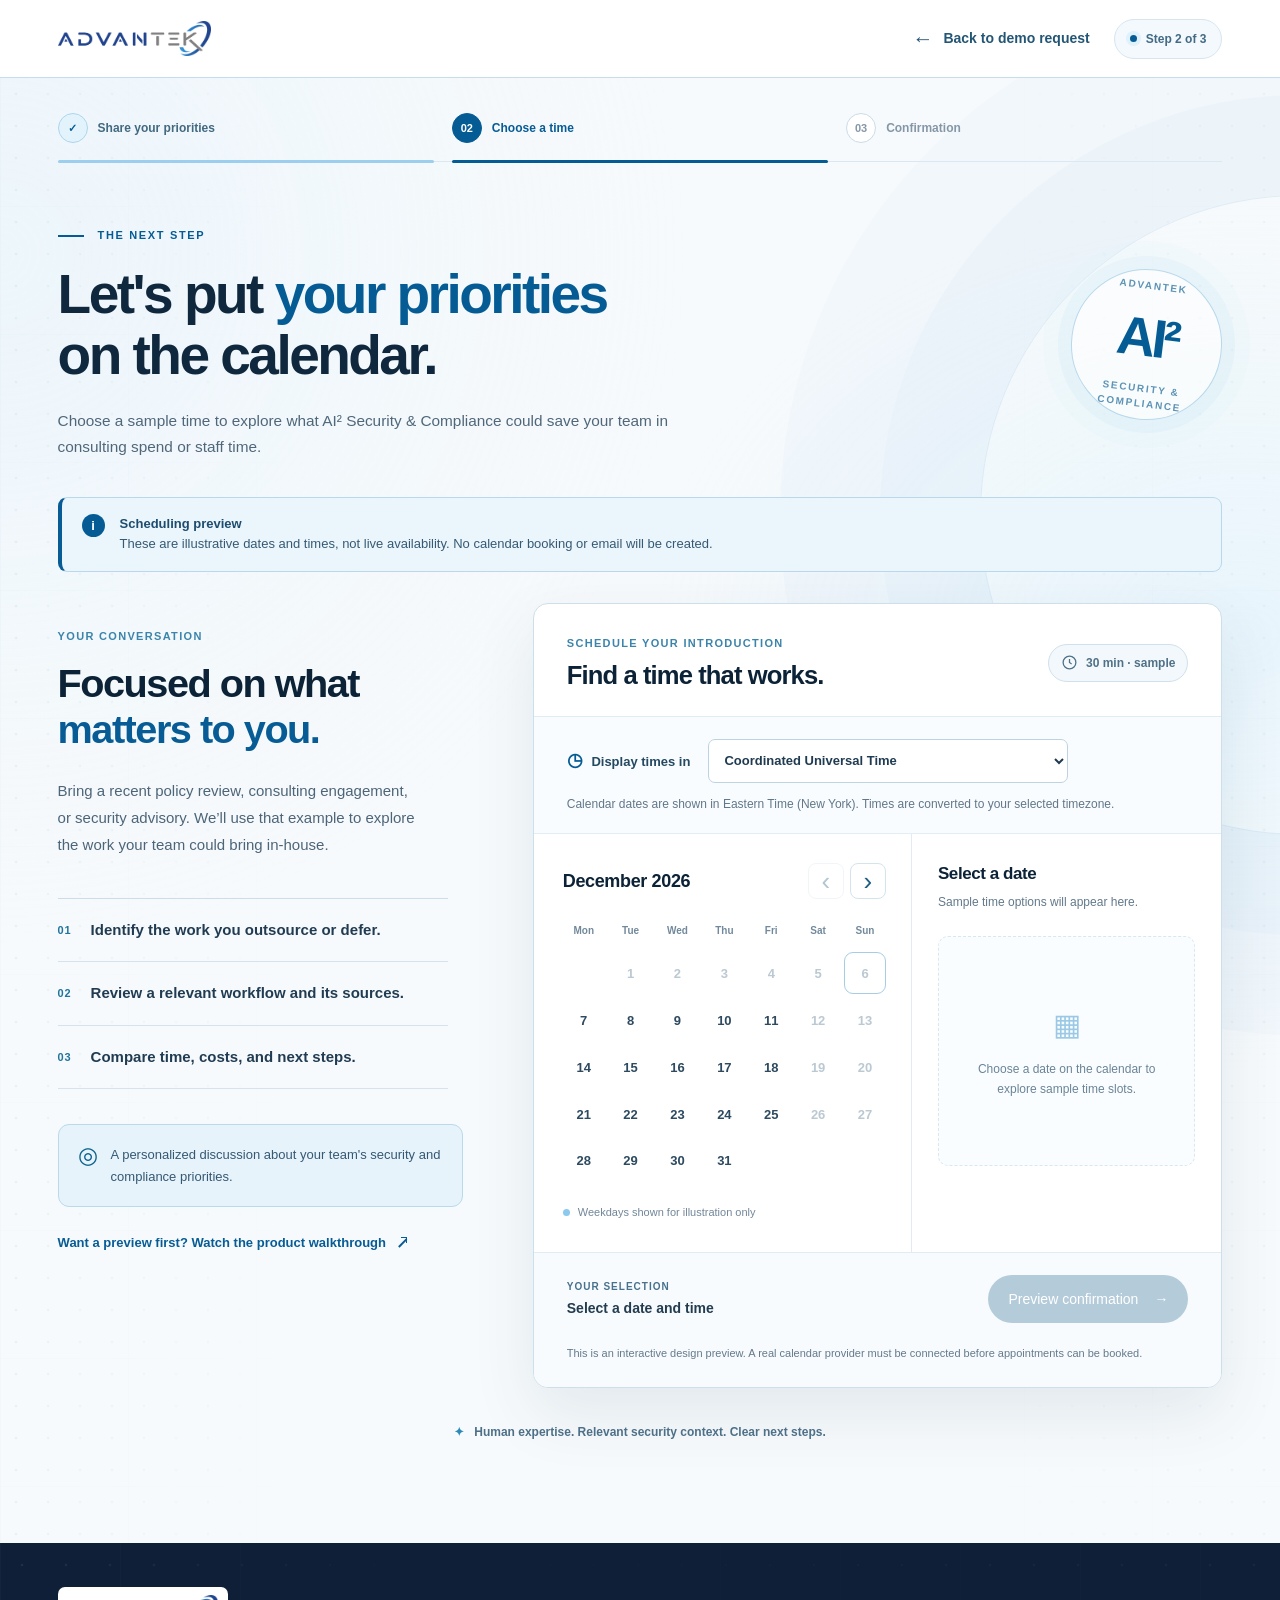
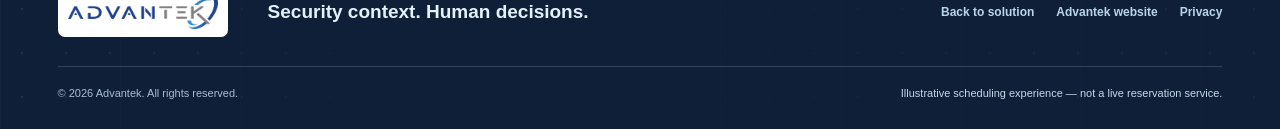
==== commit 1ee28913: "Adapt the three-step funnel for mid-market finance and IT buyers" ====
--- a/schedule/index.html
+++ b/schedule/index.html
@@ -4,20 +4,20 @@
   <meta charset="utf-8">
   <meta name="viewport" content="width=device-width,initial-scale=1">
   <meta name="theme-color" content="#055c95">
-  <meta name="description" content="Choose a time to explore Advantek's AI-assisted cybersecurity solution with our team. Scheduling preview only.">
-  <title>Schedule an Advantek Cybersecurity AI Demo | Advantek</title>
+  <meta name="description" content="Choose a sample time to explore Advantek AI² Security &amp; Compliance and discuss consulting spend, team capacity, or compliance.">
+  <title>Schedule a Demo | Advantek AI² Security &amp; Compliance</title>
   <link rel="preconnect" href="https://advantekcorp.com">
   <link rel="stylesheet" href="https://advantekcorp.com/wp-content/uploads/elementor/google-fonts/css/quicksand.css?ver=1742470431">
   <link rel="stylesheet" href="https://advantekcorp.com/wp-content/uploads/elementor/google-fonts/css/mulish.css?ver=1742470461">
-  <link rel="stylesheet" href="../styles.css?v=advantek-booking-v4">
-  <link rel="stylesheet" href="../booking.css?v=advantek-booking-v4">
-  <script src="../booking.js?v=advantek-booking-v4" defer></script>
+  <link rel="stylesheet" href="../styles.css?v=ai2-mid-market-1">
+  <link rel="stylesheet" href="../booking.css?v=ai2-mid-market-1">
+  <script src="../booking.js?v=ai2-mid-market-1" defer></script>
 </head>
 <body class="booking-page" data-booking-page="schedule">
   <a class="skip-link" href="#main-content">Skip to content</a>
   <header class="masthead booking-masthead" id="page-top">
     <div class="shell header-inner booking-header-inner">
-      <a class="brand-link" href="../" aria-label="Advantek Cybersecurity AI home">
+      <a class="brand-link" href="../" aria-label="Advantek AI² Security &amp; Compliance home">
         <img src="../assets/advantek-logo.png" width="768" height="174" alt="Advantek" class="brand-logo">
       </a>
       <nav class="booking-nav" aria-label="Scheduling navigation">
@@ -38,10 +38,10 @@
         <div>
           <p class="eyebrow"><span class="eyebrow-rule"></span> THE NEXT STEP</p>
           <h1 id="booking-title">Let's put <em>your priorities</em><br>on the calendar.</h1>
-          <p class="booking-lede">Choose a convenient time to explore your security challenges and see which AI-assisted workflows are worth evaluating.</p>
+          <p class="booking-lede">Choose a sample time to explore what AI² Security &amp; Compliance could save your team in consulting spend or staff time.</p>
         </div>
         <div class="booking-intro-stamp" aria-hidden="true">
-          <span>ADVANTEK</span><strong>AI²</strong><span>SECURITY</span>
+          <span>ADVANTEK</span><strong>AI²</strong><span>SECURITY &amp; COMPLIANCE</span>
         </div>
       </div>
 
@@ -55,18 +55,18 @@
           <div class="booking-aside-head">
             <span class="booking-aside-kicker">YOUR CONVERSATION</span>
             <h2>Focused on what <em>matters to you.</em></h2>
-            <p>No generic sales presentation. Start with your security priorities and the decisions your team needs to make.</p>
+            <p>Bring a recent policy review, consulting engagement, or security advisory. We’ll use that example to explore the work your team could bring in-house.</p>
           </div>
           <div class="booking-agenda" aria-label="Suggested demo agenda">
-            <div><span>01</span><p>Understand your security challenge.</p></div>
-            <div><span>02</span><p>Explore a relevant product workflow.</p></div>
-            <div><span>03</span><p>Discuss fit, questions, and next steps.</p></div>
+            <div><span>01</span><p>Identify the work you outsource or defer.</p></div>
+            <div><span>02</span><p>Review a relevant workflow and its sources.</p></div>
+            <div><span>03</span><p>Compare time, costs, and next steps.</p></div>
           </div>
           <div class="booking-context-note">
             <span class="booking-context-icon" aria-hidden="true">◎</span>
             <p id="booking-context-copy">A personalized discussion about your team's security and compliance priorities.</p>
           </div>
-          <a href="../#video-walkthrough" class="booking-watch-link">Want a preview first? Watch the product walkthrough <span aria-hidden="true">↗</span></a>
+          <a href="../#video-walkthrough" class="booking-watch-link">Want a preview first? Watch the product walkthrough <span aria-hidden="true"><i class="diagonal-arrow" aria-hidden="true"></i></span></a>
         </aside>
 
         <section class="calendar-panel" aria-label="Choose a sample date and time">
--- a/styles.css
+++ b/styles.css
@@ -1,4 +1,4 @@
-/* Advantek Cybersecurity AI — deliberately compact, single-pass design system. */
+/* Advantek AI² Security & Compliance */
 :root {
   --navy: #081628;
   --navy-2: #0e2439;
@@ -678,27 +678,19 @@
 }
 
 /* v3.2 readability pass — darker secondary/body copy without changing bold headlines. */
-.hero-intro,
 .editorial-lead > p,
-.solution-copy > p:not(.eyebrow),
 .process-header p:not(.eyebrow),
 .process-step p,
-.film-top > p,
 .use-header > p,
-.use-tile p,
 .about-copy > p:not(.eyebrow),
 .faq-intro > p:not(.eyebrow),
 .faq-questions details p,
 .form-intro,
 .preview-notice,
 .form-note,
-.footer-description,
-.footer-column p,
-.footer-bottom,
 .challenge-line p,
 .challenge-detail,
 .process-bottom p,
-.hero-bottomline,
 .section-inline-cta,
 .use-case-footer {
   color: var(--muted);
@@ -872,3 +864,187 @@
     animation: none !important;
   }
 }
+
+/* Draw the existing diagonal arrow without relying on a font's symbol coverage. */
+.diagonal-arrow {
+  position: relative;
+  display: inline-block;
+  width: .78em;
+  height: .78em;
+  vertical-align: baseline;
+}
+.diagonal-arrow::before, .diagonal-arrow::after { position: absolute; content: ""; }
+.diagonal-arrow::before {
+  width: .87em;
+  left: -.025em;
+  top: .37em;
+  height: 1.5px;
+  background: currentColor;
+  transform: rotate(-45deg);
+}
+.diagonal-arrow::after {
+  top: .035em;
+  right: .025em;
+  width: .45em;
+  height: .45em;
+  border: solid currentColor;
+  border-width: 1.5px 1.5px 0 0;
+}
+
+@media (min-width: 1100px) {
+  .hero-layout { grid-template-columns: minmax(0, 1.02fr) minmax(0, .98fr); gap: clamp(36px, 4vw, 64px); }
+  .hero h1 { font-size: clamp(2.5rem, 3.2vw, 3.15rem); }
+  .hero-intro { max-width: 50ch; }
+}
+
+/* The two purchase perspectives share one spread and one set of reported outcomes. */
+.audience-section {
+  background: linear-gradient(150deg, #f5faff, #fff 48%, #f7fbfe);
+  border-bottom: 1px solid #d5e3ed;
+}
+.audience-heading {
+  display: grid;
+  grid-template-columns: minmax(0, 1.4fr) minmax(0, .75fr);
+  align-items: end;
+  gap: clamp(24px, 5vw, 76px);
+  margin-bottom: clamp(32px, 4vw, 58px);
+}
+.audience-heading h2 { margin: 0; }
+.audience-heading h2 em { color: var(--blue); }
+.audience-heading > p {
+  max-width: 37ch;
+  margin: 0 0 3px;
+  color: #465e70;
+  font-size: 1.0625rem;
+  line-height: 1.65;
+}
+.buyer-jumps { display: none; }
+.buyer-spread {
+  --gutter: clamp(24px, 4vw, 64px);
+  display: grid;
+  grid-template-columns: repeat(2, minmax(0, 1fr));
+  border-top: 2px solid #2a729b;
+  border-bottom: 1px solid #aec9d9;
+}
+.buyer-column { padding: 32px var(--gutter) 32px 0; }
+.buyer-column + .buyer-column { padding-inline: var(--gutter) 0; border-left: 1px solid #cadde7; }
+.buyer-role {
+  margin: 0 0 13px;
+  color: var(--blue);
+  font: 800 .875rem/1.5 var(--font-body);
+}
+.buyer-column h3 {
+  margin: 0 0 24px;
+  max-width: 26ch;
+  color: #18394f;
+  font: 700 clamp(1.55rem, 2.2vw, 2rem)/1.2 var(--font-head);
+  letter-spacing: -.035em;
+}
+.buyer-benefits details { border-top: 1px solid #cfdee7; }
+.buyer-benefits summary {
+  display: flex;
+  align-items: center;
+  justify-content: space-between;
+  gap: 18px;
+  min-height: 49px;
+  padding-block: 12px;
+  color: #244457;
+  font-size: 1rem;
+  font-weight: 750;
+  list-style: none;
+  cursor: pointer;
+}
+.buyer-benefits summary::-webkit-details-marker { display: none; }
+.buyer-benefits summary::after {
+  content: '';
+  width: 8px;
+  height: 8px;
+  margin-right: 6px;
+  flex: none;
+  border: solid currentColor;
+  border-width: 0 1.5px 1.5px 0;
+  transform: rotate(45deg);
+}
+.buyer-benefits details[open] summary, .buyer-benefits summary:hover { color: var(--blue); }
+.buyer-benefits details[open] summary::after { transform: rotate(225deg); }
+.buyer-benefits p {
+  max-width: 53ch;
+  margin: 0;
+  padding: 0 22px 16px 0;
+  color: #496071;
+  font-size: 1rem;
+  line-height: 1.62;
+}
+.audience-results {
+  margin-top: clamp(28px, 4vw, 50px);
+  padding: clamp(24px, 3vw, 42px);
+  border-radius: 9px;
+  background: linear-gradient(112deg, #0c2338, #103550);
+  color: #ecf6ff;
+}
+.audience-results h3 {
+  margin: 0 0 22px;
+  color: #b9e4ff;
+  font: 800 .8125rem/1.45 var(--font-body);
+  letter-spacing: .11em;
+}
+.results-strip { display: grid; grid-template-columns: repeat(3, minmax(0, 1fr)); margin: 0; }
+.results-strip > div { padding-right: clamp(14px, 2vw, 30px); }
+.results-strip > div + div { padding-left: clamp(14px, 2.5vw, 35px); border-left: 1px solid #43647b; }
+.results-strip dt {
+  color: #fff;
+  font: 700 clamp(1.7rem, 3vw, 2.7rem)/1.15 var(--font-head);
+  letter-spacing: -.045em;
+}
+.results-strip dd { margin: 12px 0 0; color: #d5e5ef; font-size: 1rem; line-height: 1.55; }
+.results-source { margin: 22px 0 0; color: #b1c7d9; font-size: .8125rem; line-height: 1.5; }
+.executive-tile {
+  grid-column: 1 / -1;
+  display: grid;
+  grid-template-columns: 1.1fr .9fr;
+  align-items: center;
+  gap: clamp(24px, 5vw, 80px);
+  border: 1px solid #c6dae7;
+  background: linear-gradient(110deg, #edf5fb, #e0edf6);
+}
+.executive-tile .tile-index { color: #20658f; }
+.executive-tile .tile-heading { margin-bottom: 18px; }
+.executive-tile h3, .executive-tile p { max-width: 46ch; }
+.board-memo {
+  margin: 0;
+  padding: clamp(20px, 2.5vw, 32px);
+  background: #fff;
+  border: 1px solid #c9dae5;
+  border-top: 3px solid var(--blue);
+  border-radius: 3px;
+  box-shadow: 0 9px 22px #224b6820;
+}
+.board-memo figcaption { display: flex; flex-wrap: wrap; justify-content: space-between; align-items: baseline; gap: 4px 12px; }
+.board-memo figcaption strong { color: #1c3e55; font: 700 1.125rem/1.4 var(--font-head); }
+.board-memo figcaption span { color: #557087; font-size: .8125rem; }
+.board-memo dl { margin: 16px 0 0; }
+.board-memo dl div { border-top: 1px solid #d5e1e9; padding-top: 10px; }
+.board-memo dl div + div { margin-top: 10px; }
+.board-memo dt { color: #47657a; font-size: .8125rem; font-weight: 750; }
+.board-memo dd { margin: 3px 0 0; color: #243f52; font-size: 1rem; line-height: 1.45; }
+
+@media (min-width: 961px) and (max-width: 1160px) {
+  .header-inner:not(.booking-header-inner) { gap: 10px; }
+  .site-nav { gap: 10px; }
+  .header-cta { padding-inline: 15px; }
+}
+@media (max-width: 760px) {
+  .audience-heading, .buyer-spread, .executive-tile { grid-template-columns: 1fr; }
+  .audience-heading { gap: 15px; margin-bottom: 18px; }
+  .audience-heading > p { max-width: none; }
+  .buyer-jumps { display: flex; flex-wrap: wrap; gap: 8px 22px; margin-bottom: 12px; }
+  .buyer-jumps a { display: inline-flex; align-items: center; min-height: 44px; color: var(--blue); font-weight: 750; text-underline-offset: 4px; }
+  .buyer-column { padding: 24px 0; }
+  .buyer-column + .buyer-column { padding: 24px 0; border-left: 0; border-top: 2px solid #5d92b0; }
+  .results-strip { grid-template-columns: 1fr; }
+  .results-strip > div { padding: 0 0 15px; }
+  .results-strip > div + div { padding: 15px 0; border: 0; border-top: 1px solid #43647b; }
+  .results-strip > div:last-child { padding-bottom: 0; }
+  .results-strip dd { margin-top: 5px; }
+  .executive-tile { gap: 20px; }
+}
--- a/booking.css
+++ b/booking.css
@@ -38,7 +38,7 @@
 .booking-intro .eyebrow {margin-bottom:21px;}
 .booking-lede,.confirmation-lede { font:400 clamp(15px,1.2vw,18px)/1.75 var(--font-body);color:#50677a;max-width:660px;margin:0; }
 .booking-intro-stamp { position:relative;display:grid;place-items:center;width:151px;height:151px;border:1px solid #b9d9ec;border-radius:50%;background:#fff9;color:#5d93b5;box-shadow:0 0 0 13px #bfdfed30,0 0 0 28px #bfdfed14;transform:rotate(7deg); }
-.booking-intro-stamp span {font-size:10px;letter-spacing:.17em;font-weight:800;}
+.booking-intro-stamp span {max-width:120px;text-align:center;font-size:10px;letter-spacing:.17em;font-weight:800;}
 .booking-intro-stamp strong {font:800 54px/1 var(--font-head);letter-spacing:-.07em;color:var(--blue);}
 .booking-preview-alert { display:flex;align-items:flex-start;gap:15px;margin:0 0 31px;padding:16px 20px;border:1px solid #b9d8ec;border-left:4px solid #075c95;border-radius:9px;background:#eaf5fc;color:#365a74; }
 .booking-alert-icon { width:23px;height:23px;display:grid;place-items:center;flex:0 0 auto;background:var(--blue);color:white;border-radius:50%;font:900 13px/1 var(--font-body); }
